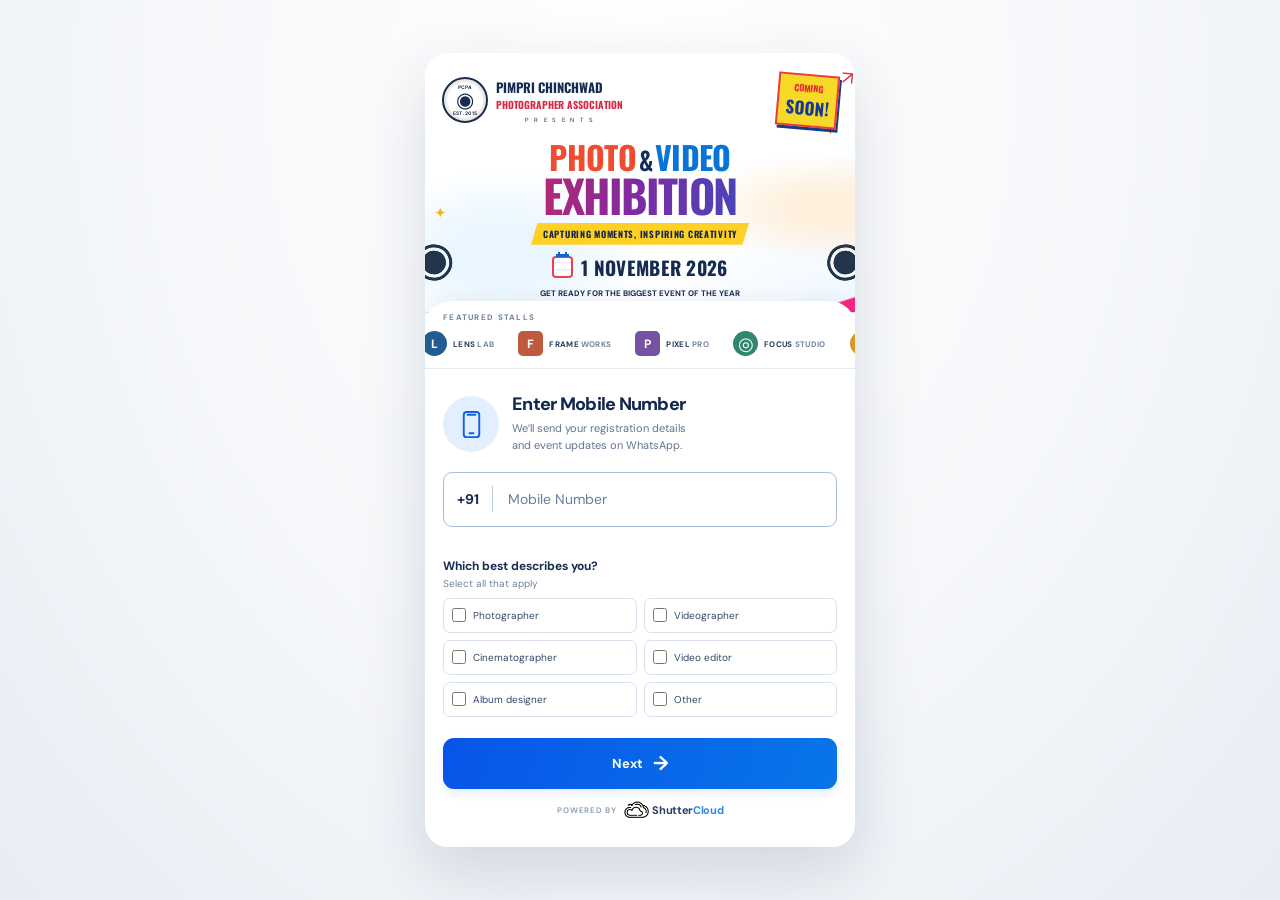
==== index.html @ ce09cbfd "3page change" ====
<!doctype html>
<html lang="en">
  <head>
    <meta charset="UTF-8" />
    <meta name="viewport" content="width=device-width, initial-scale=1.0" />
    <meta name="theme-color" content="#102c54" />
    <title>Photo &amp; Video Exhibition · Visitor Registration</title>
    <link rel="preconnect" href="https://fonts.googleapis.com" />
    <link rel="preconnect" href="https://fonts.gstatic.com" crossorigin />
    <link
      href="https://fonts.googleapis.com/css2?family=DM+Sans:wght@400;500;600;700;800&family=Oswald:wght@500;600;700&display=swap"
      rel="stylesheet"
    />
    <link rel="stylesheet" href="styles.css" />
  </head>
  <body>
    <main class="app-shell">
      <header class="event-poster">
        <div class="poster-topline">
          <div class="association-mark" aria-hidden="true">
            <span>PCPA</span><strong>◉</strong><small>EST. 2015</small>
          </div>
          <div class="association-name">
            <strong>PIMPRI CHINCHWAD</strong
            ><span>PHOTOGRAPHER ASSOCIATION</span><small>P R E S E N T S</small>
          </div>
          <div class="coming-soon">
            <small>COMING</small><strong>SOON!</strong><span>↗</span>
          </div>
        </div>
        <div class="poster-headline">
          <span class="headline-photo">PHOTO</span
          ><span class="headline-amp">&amp;</span
          ><span class="headline-video">VIDEO</span><strong>EXHIBITION</strong>
        </div>
        <div class="poster-ribbon">CAPTURING MOMENTS, INSPIRING CREATIVITY</div>
        <div class="poster-date">
          <span class="calendar-icon" aria-hidden="true"><b></b><i></i></span
          ><strong>1 NOVEMBER 2026</strong>
        </div>
        <p class="poster-caption">
          GET READY FOR THE BIGGEST EVENT OF THE YEAR<br />FOR
          <b>PHOTOGRAPHERS &amp; FILMMAKERS!</b>
        </p>
        <span class="camera camera-left" aria-hidden="true">◉</span
        ><span class="camera camera-right" aria-hidden="true">◉</span>
        <span class="poster-spark spark-one">✦</span
        ><span class="poster-spark spark-two">✦</span>
        <img
          class="event-poster-image"
          src="PCPA.png"
          alt="Photo Mini Expo poster with guest mentors and event details"
        />
      </header>

      <section class="registration-card" aria-label="Exhibition registration">
        <section class="stall-marquee" aria-label="Exhibitor stall logos">
          <span class="stall-heading">FEATURED STALLS</span>
          <div class="stall-window">
            <div class="stall-track">
              <div class="stall-set">
                <span class="stall-logo"
                  ><i class="logo-mark mark-lens">L</i
                  ><b>LENS<span>LAB</span></b></span
                >
                <span class="stall-logo"
                  ><i class="logo-mark mark-frame">F</i
                  ><b>FRAME<span>WORKS</span></b></span
                >
                <span class="stall-logo"
                  ><i class="logo-mark mark-pixel">P</i
                  ><b>PIXEL<span>PRO</span></b></span
                >
                <span class="stall-logo"
                  ><i class="logo-mark mark-focus">◎</i
                  ><b>FOCUS<span>STUDIO</span></b></span
                >
                <span class="stall-logo"
                  ><i class="logo-mark mark-shutter">S</i
                  ><b>SHUTTER<span>HOUSE</span></b></span
                >
              </div>
              <div class="stall-set" aria-hidden="true">
                <span class="stall-logo"
                  ><i class="logo-mark mark-lens">L</i
                  ><b>LENS<span>LAB</span></b></span
                >
                <span class="stall-logo"
                  ><i class="logo-mark mark-frame">F</i
                  ><b>FRAME<span>WORKS</span></b></span
                >
                <span class="stall-logo"
                  ><i class="logo-mark mark-pixel">P</i
                  ><b>PIXEL<span>PRO</span></b></span
                >
                <span class="stall-logo"
                  ><i class="logo-mark mark-focus">◎</i
                  ><b>FOCUS<span>STUDIO</span></b></span
                >
                <span class="stall-logo"
                  ><i class="logo-mark mark-shutter">S</i
                  ><b>SHUTTER<span>HOUSE</span></b></span
                >
              </div>
            </div>
          </div>
        </section>
        <form id="registration-form" novalidate>
          <section
            class="step active"
            data-step="1"
            aria-labelledby="step-title"
          >
            <div class="phone-intro">
              <div class="section-icon phone-icon" aria-hidden="true">
                <svg viewBox="0 0 32 32">
                  <rect x="8" y="3" width="16" height="26" rx="3" />
                  <path d="M12 6h8M14 25h4" />
                </svg>
              </div>
              <div class="phone-intro-copy">
                <h1 id="step-title">Enter Mobile Number</h1>
                <p class="step-description">
                  We’ll send your registration details<br
                    class="desktop-break"
                  />
                  and event updates on WhatsApp.
                </p>
              </div>
            </div>
            <label class="sr-only" for="phone">Mobile number</label>
            <div class="phone-field" id="phone-field">
              <span class="country-code">+91</span
              ><span class="field-divider"></span
              ><input
                id="phone"
                name="phone"
                type="tel"
                inputmode="numeric"
                autocomplete="tel-national"
                placeholder="Mobile Number"
                maxlength="10"
                aria-describedby="phone-error"
              />
            </div>
            <span class="field-error" id="phone-error" role="alert"></span>
            <fieldset
              class="role-fieldset"
              aria-describedby="role-hint role-error"
            >
              <legend>Which best describes you?</legend>
              <p id="role-hint">Select all that apply</p>
              <div class="role-options">
                <label class="role-option"
                  ><input
                    type="checkbox"
                    name="roles"
                    value="Photographer"
                  /><span>Photographer</span></label
                >
                <label class="role-option"
                  ><input
                    type="checkbox"
                    name="roles"
                    value="Videographer"
                  /><span>Videographer</span></label
                >
                <label class="role-option"
                  ><input
                    type="checkbox"
                    name="roles"
                    value="Cinematographer"
                  /><span>Cinematographer</span></label
                >
                <label class="role-option"
                  ><input
                    type="checkbox"
                    name="roles"
                    value="Video Editor"
                  /><span>Video editor</span></label
                >
                <label class="role-option"
                  ><input
                    type="checkbox"
                    name="roles"
                    value="Album Designer"
                  /><span>Album designer</span></label
                >
                <label class="role-option"
                  ><input
                    type="checkbox"
                    name="roles"
                    value="Other"
                    id="other-role"
                  /><span>Other</span></label
                >
              </div>
              <span class="field-error" id="role-error" role="alert"></span>
            </fieldset>
            <button class="primary-button" type="button" data-next="1">
              Next <span aria-hidden="true">→</span>
            </button>
            <!-- <div class="privacy-box">
              <svg viewBox="0 0 24 24" aria-hidden="true">
                <rect x="5" y="10" width="14" height="11" rx="2" />
                <path d="M8 10V7a4 4 0 0 1 8 0v3" />
                <circle cx="12" cy="15" r="1" /></svg
              >
              <span
                >Your number is safe with us.<br />We won’t share it with
                anyone.</span
              >
            </div> -->
          </section>

          <section
            class="step details-step"
            data-step="2"
            aria-labelledby="step-title"
            hidden
          >
            <div class="details-intro">
              <div class="section-icon person-icon" aria-hidden="true">
                <svg viewBox="0 0 32 32">
                  <circle cx="16" cy="10" r="6" />
                  <path d="M5 28v-3a11 11 0 0 1 22 0v3z" />
                </svg>
              </div>
              <div class="details-intro-copy">
                <h1 id="step-title">Your Details</h1>
                <p class="step-description">
                  Please fill in your information<br class="desktop-break" />
                  to complete your registration.
                </p>
              </div>
            </div>
            <div class="input-group">
              <label for="first-name">First Name <b>*</b></label>
              <div class="icon-input">
                <svg viewBox="0 0 24 24" aria-hidden="true">
                  <circle cx="12" cy="8" r="4" />
                  <path d="M4 21v-2a8 8 0 0 1 16 0v2z" /></svg
                ><input
                  id="first-name"
                  name="firstName"
                  type="text"
                  autocomplete="given-name"
                  placeholder="Enter your first name"
                  aria-describedby="first-name-error"
                />
              </div>
              <span
                class="field-error"
                id="first-name-error"
                role="alert"
              ></span>
            </div>
            <div class="input-group">
              <label for="last-name">Last Name <b>*</b></label>
              <div class="icon-input">
                <svg viewBox="0 0 24 24" aria-hidden="true">
                  <circle cx="12" cy="8" r="4" />
                  <path d="M4 21v-2a8 8 0 0 1 16 0v2z" /></svg
                ><input
                  id="last-name"
                  name="lastName"
                  type="text"
                  autocomplete="family-name"
                  placeholder="Enter your last name"
                  aria-describedby="last-name-error"
                />
              </div>
              <span
                class="field-error"
                id="last-name-error"
                role="alert"
              ></span>
            </div>
            <div class="input-group">
              <label for="address">Address <b>*</b></label>
              <div class="icon-input textarea-wrap">
                <svg viewBox="0 0 24 24" aria-hidden="true">
                  <path d="M20 10c0 5-8 12-8 12S4 15 4 10a8 8 0 1 1 16 0Z" />
                  <circle cx="12" cy="10" r="2.5" /></svg
                ><textarea
                  id="address"
                  name="address"
                  autocomplete="street-address"
                  placeholder="House no, Street, Area"
                  rows="2"
                  aria-describedby="address-error"
                ></textarea>
              </div>
              <span class="field-error" id="address-error" role="alert"></span>
            </div>
            <button class="primary-button next-button" type="submit">
              Next <span aria-hidden="true">→</span>
            </button>
            <button class="back-button" type="button" data-back="2">
              <span aria-hidden="true">←</span> Back
            </button>
          </section>

          <section
            class="step completion-step"
            data-step="3"
            aria-labelledby="step-title"
            hidden
          >
            <div class="pass-success-mark" aria-hidden="true">✓</div>
            <h1 id="step-title">Your Entry Pass</h1>
            <p class="completion-copy">
              Registration complete. Show this pass at the expo entrance.
            </p>
            <div class="entry-pass">
              <div class="entry-pass-heading">
                <span class="pass-kicker"
                  >PIMPRI CHINCHWAD PHOTOGRAPHER ASSOCIATION</span
                >
                <strong>PHOTO &amp; VIDEO EXHIBITION</strong>
              </div>
              <div class="entry-pass-body">
                <div class="pass-qr-frame">
                  <img id="pass-qr" alt="QR code for this entry pass" />
                </div>
                <div class="pass-information">
                  <span class="pass-field-label">ENTRY CODE</span>
                  <strong class="pass-code" id="entry-code"
                    >PCPA-26-000000</strong
                  >
                  <span class="pass-field-label attendee-label"
                    >PASS HOLDER</span
                  >
                  <strong class="pass-attendee" id="pass-attendee"
                    >Exhibition visitor</strong
                  >
                  <span class="pass-field-label attendee-label">PHONE NUMBER</span>
                  <strong class="pass-phone" id="pass-phone"></strong>
                  <span class="pass-date">1 November 2026</span>
                </div>
              </div>
              <p class="pass-instruction">
                Present this QR code at the entrance for check-in.
              </p>
            </div>
            <button
              class="primary-button pass-download-button"
              type="button"
              data-download-format="jpeg"
            >
              Download Entry Pass <span aria-hidden="true">↓</span>
            </button>
            <section class="pass-contacts" aria-label="Event contacts">
              <h2>CONTACTS</h2>
              <div class="pass-contacts-grid">
                <p>
                  <strong>Yogesh Kawli (Yogi)</strong><span>95195 12225</span>
                </p>
                <p><strong>Anant Pise</strong><span>87962 53925</span></p>
                <p><strong>Ashpak Shaikh</strong><span>98814 10463</span></p>
                <p><strong>Kiran Jadhav</strong><span>98909 02552</span></p>
              </div>
            </section>
          </section>
        </form>
        <div class="powered-by" aria-label="Powered by ShutterCloud">
          <span class="powered-label">POWERED BY</span>
          <span class="shuttercloud-brand">
            <img src="shuttercloud-logo.png" alt="" />
            <b>Shutter<span>Cloud</span></b>
          </span>
        </div>
      </section>

      <!-- <footer class="app-footer">
        <div class="footer-waves"><i></i><i></i><i></i><i></i></div>
        <nav>
          <span>Photo</span><b>|</b><span>Video</span><b>|</b
          ><span>Innovation</span><b>|</b><span>Community</span>
        </nav>
        <div class="home-indicator"></div>
      </footer> -->
    </main>
    <style>
      .app-shell {
        height: auto;
        max-height: none;
      }
      .app-shell:not(.pass-visible) .event-poster {
        height: 260px;
      }
      .registration-card {
        padding: 14px 18px 16px;
      }
      .stall-marquee {
        margin-bottom: 10px;
        padding-bottom: 8px;
      }
      .phone-intro {
        margin-bottom: 12px;
      }
      .role-fieldset {
        margin-top: 9px;
      }
      .role-options {
        gap: 6px;
      }
      .privacy-box {
        margin-top: 14px;
      }
      .phone-field {
        height: 55px;
        border-color: #aebfd4;
        border-radius: 9px;
      }
      .phone-field input { font-size: 14px; }
      .field-divider { background: #b9c8da; }
      .input-group { margin-bottom: 15px; }
      .input-group label {
        margin-bottom: 7px;
        color: #102c54;
        font-size: 12px;
      }
      .icon-input {
        min-height: 47px;
        border-color: #aebfd4;
        border-radius: 8px;
      }
      .icon-input input {
        height: 45px;
        font-size: 12px;
      }
      .icon-input textarea {
        min-height: 55px;
        font-size: 12px;
      }
      .icon-input input::placeholder,
      .icon-input textarea::placeholder,
      .phone-field input::placeholder { color: #687e9c; }
      .role-option {
        min-height: 39px;
        border-color: #b7c7da;
        font-size: 11px;
      }
      .role-option input { width: 16px; height: 16px; }
      .event-poster-image {
        display: none;
      }
      .app-shell.pass-visible .event-poster {
        height: auto;
        min-height: 0;
        padding: 0;
        overflow: hidden;
        background: #fff;
      }
      .app-shell.pass-visible .event-poster::before,
      .app-shell.pass-visible .event-poster::after {
        content: none;
      }
      .app-shell.pass-visible .poster-topline,
      .app-shell.pass-visible .poster-headline,
      .app-shell.pass-visible .poster-ribbon,
      .app-shell.pass-visible .poster-date,
      .app-shell.pass-visible .poster-caption,
      .app-shell.pass-visible .camera,
      .app-shell.pass-visible .poster-spark {
        display: none;
      }
      .app-shell.pass-visible .event-poster-image {
        display: block;
        width: 100%;
        height: auto;
      }
      .completion-step {
        text-align: center;
      }
      .pass-success-mark {
        width: 40px;
        height: 40px;
        display: inline-grid;
        place-items: center;
        margin: 0 8px 10px 0;
        vertical-align: middle;
        border-radius: 50%;
        background: #e3f8ec;
        color: #0a9c68;
        font-size: 23px;
        font-weight: 700;
      }
      .completion-step h1 {
        display: inline-block;
        margin: 0 0 10px;
        font-size: 21px;
        vertical-align: middle;
      }
      .completion-step .completion-copy {
        margin: 0 auto 12px;
        color: #607491;
        font-size: 11px;
        line-height: 1.45;
      }
      .entry-pass {
        overflow: hidden;
        border: 1px solid #d8e3ef;
        border-radius: 10px;
        background: #fff;
        text-align: left;
        box-shadow: 0 5px 16px #17365e0d;
      }
      .entry-pass-heading {
        display: flex;
        flex-direction: column;
        gap: 4px;
        padding: 10px 12px;
        background: #102c54;
        color: #fff;
      }
      .pass-kicker {
        font-size: 7px;
        letter-spacing: 0.08em;
        opacity: 0.75;
      }
      .entry-pass-heading strong {
        font-size: 11px;
        letter-spacing: 0.04em;
      }
      .entry-pass-body {
        display: flex;
        align-items: center;
        gap: 13px;
        padding: 11px 12px 8px;
      }
      .pass-qr-frame {
        width: 108px;
        height: 108px;
        flex: 0 0 108px;
        padding: 4px;
        border: 1px solid #e5ebf2;
        border-radius: 5px;
        background: white;
      }
      .pass-qr-frame img {
        display: block;
        width: 100%;
        height: 100%;
      }
      .pass-information {
        min-width: 0;
        display: flex;
        flex-direction: column;
        align-items: flex-start;
      }
      .pass-field-label {
        color: #8291a5;
        font-size: 7px;
        font-weight: 700;
        letter-spacing: 0.12em;
      }
      .pass-code {
        margin-top: 3px;
        color: #102c54;
        font-size: 14px;
        letter-spacing: 0.04em;
      }
      .attendee-label {
        margin-top: 12px;
      }
      .pass-attendee {
        overflow-wrap: anywhere;
        margin-top: 3px;
        color: #263c5d;
        font-size: 11px;
      }
      .pass-phone {
        margin-top: 3px;
        color: #263c5d;
        font-size: 10px;
      }
      .pass-date {
        margin-top: 8px;
        color: #4d6687;
        font-size: 9px;
      }
      .pass-instruction {
        margin: 0;
        padding: 8px 10px;
        border-top: 1px dashed #d8e3ef;
        color: #627792;
        text-align: center;
        font-size: 9px;
      }
      .completion-footnote {
        margin: 9px 0 0;
        color: #8392a5;
        font-size: 9px;
      }
      .pass-download-button {
        margin-top: 10px;
        height: 43px;
        font-size: 11px;
      }
      .pass-contacts {
        margin-top: 12px;
        padding: 12px 13px;
        border: 1px solid #dce6f2;
        border-radius: 9px;
        background: #edf4fd;
        text-align: left;
      }
      .pass-contacts h2 {
        margin: 0 0 9px;
        color: #102c54;
        font-size: 11px;
        letter-spacing: 0.1em;
      }
      .pass-contacts-grid {
        display: grid;
        grid-template-columns: 1fr 1fr;
        gap: 10px 12px;
      }
      .pass-contacts-grid p {
        display: flex;
        flex-direction: column;
        gap: 2px;
        margin: 0;
        color: #203b5f;
        font-size: 11px;
        line-height: 1.3;
      }
      .pass-contacts-grid strong {
        font-size: 11px;
      }
      .pass-contacts-grid span {
        color: #344f72;
        font-size: 10px;
        font-weight: 600;
      }
      .pass-download-button {
        margin-top: 10px;
        height: 43px;
        font-size: 11px;
      }
      @media print {
        @page {
          margin: 14mm;
        }
        body {
          display: block;
          min-height: 0;
          padding: 0;
          background: #fff;
        }
        .app-shell {
          width: 100%;
          height: auto;
          min-height: 0;
          max-height: none;
          overflow: visible;
          border: 0;
          border-radius: 0;
          box-shadow: none;
        }
        .event-poster,
        .stall-marquee,
        .step:not(.completion-step),
        .powered-by,
        .app-footer,
        .pass-download-button,
        .completion-footnote {
          display: none !important;
        }
        .registration-card {
          display: block;
          margin: 0;
          padding: 0;
          border-radius: 0;
          box-shadow: none;
        }
        .completion-step,
        .completion-step[hidden] {
          display: block !important;
          width: 100%;
          max-width: 430px;
          margin: 0 auto;
          padding: 0;
        }
        .entry-pass {
          border: 1px solid #aab8c9;
          box-shadow: none;
          break-inside: avoid;
        }
        .pass-qr-frame {
          width: 145px;
          height: 145px;
          flex-basis: 145px;
        }
        .entry-pass-heading {
          print-color-adjust: exact;
          -webkit-print-color-adjust: exact;
        }
      }
      .powered-by {
        display: flex;
        align-items: center;
        justify-content: center;
        gap: 7px;
        margin: auto 0 0;
        padding-top: 12px;
        padding-bottom: 12px;
      }
      .powered-label {
        color: #8a9ab0;
        font-size: 8px;
        font-weight: 600;
        letter-spacing: 0.12em;
      }
      .shuttercloud-brand {
        display: inline-flex;
        align-items: center;
        gap: 3px;
        color: #233d65;
      }
      .shuttercloud-brand img {
        width: 25px;
        height: 18px;
        object-fit: contain;
      }
      .shuttercloud-brand b {
        font-size: 11px;
        font-weight: 700;
        letter-spacing: -0.03em;
      }
      .shuttercloud-brand b span {
        color: #3285df;
      }
      .stall-marquee {
        margin: -3px -21px 18px;
        padding: 0 0 12px;
        border-bottom: 1px solid #e4ebf4;
        overflow: hidden;
      }
      .stall-heading {
        display: block;
        margin: 0 21px 9px;
        color: #71839b;
        font-size: 8px;
        font-weight: 700;
        letter-spacing: 0.16em;
      }
      .stall-window {
        overflow: hidden;
      }
      .stall-track {
        display: flex;
        width: max-content;
        animation: stall-scroll 24s linear infinite;
      }
      .stall-marquee:hover .stall-track {
        animation-play-state: paused;
      }
      .stall-set {
        display: flex;
        align-items: center;
        gap: 24px;
        padding-right: 24px;
      }
      .stall-logo {
        display: inline-flex;
        align-items: center;
        gap: 6px;
        color: #263c5d;
        white-space: nowrap;
      }
      .logo-mark {
        width: 25px;
        height: 25px;
        display: grid;
        place-items: center;
        border-radius: 50%;
        color: white;
        font-size: 12px;
        font-style: normal;
        font-weight: 800;
      }
      .stall-logo b {
        font-size: 8px;
        letter-spacing: 0.04em;
      }
      .stall-logo b span {
        color: #7385a0;
        margin-left: 2px;
      }
      .mark-lens {
        background: #205c91;
      }
      .mark-frame {
        background: #bd5b3e;
        border-radius: 5px;
      }
      .mark-pixel {
        background: #7652a1;
        border-radius: 5px;
      }
      .mark-focus {
        background: #30866e;
        font-size: 18px;
      }
      .mark-shutter {
        background: #d39b24;
      }
      @keyframes stall-scroll {
        from {
          transform: translateX(0);
        }
        to {
          transform: translateX(-50%);
        }
      }
      @media (prefers-reduced-motion: reduce) {
        .stall-track {
          animation: none;
        }
      }
      .phone-intro {
        display: flex;
        align-items: center;
        gap: 13px;
        margin: 7px 0 18px;
      }
      .phone-intro .section-icon {
        flex: 0 0 56px;
        margin: 0;
      }
      .phone-intro-copy {
        min-width: 0;
      }
      .phone-intro h1 {
        margin: 0 0 4px;
        font-size: 18px;
      }
      .phone-intro .step-description {
        margin: 0;
        font-size: 11px;
      }
      .details-intro {
        display: flex;
        align-items: center;
        gap: 13px;
        margin: 0 0 14px;
      }
      .details-intro .section-icon {
        flex: 0 0 56px;
        margin: 0;
      }
      .details-intro-copy {
        min-width: 0;
      }
      .details-intro h1 {
        margin: 0 0 4px;
        font-size: 18px;
      }
      .details-intro .step-description {
        margin: 0;
        font-size: 11px;
      }
      .role-fieldset {
        border: 0;
        margin: 14px 0 4px;
        padding: 0;
      }
      .role-fieldset legend {
        padding: 0;
        color: #172d51;
        font-size: 12px;
        font-weight: 700;
      }
      .role-fieldset > p {
        margin: 3px 0 8px;
        color: #71839b;
        font-size: 10px;
      }
      .role-options {
        display: grid;
        grid-template-columns: 1fr 1fr;
        gap: 7px;
      }
      .role-option {
        min-height: 35px;
        display: flex;
        align-items: center;
        gap: 7px;
        padding: 6px 8px;
        border: 1px solid #d7e1ee;
        border-radius: 7px;
        color: #304969;
        font-size: 10px;
        cursor: pointer;
      }
      .role-option:has(input:checked) {
        border-color: #4383e8;
        background: #eff5ff;
        color: #0755c9;
      }
      .role-option input {
        width: 14px;
        height: 14px;
        flex: none;
        margin: 0;
        accent-color: #0860ed;
      }
      @media (max-width: 480px) {
        .app-shell {
          height: auto;
          min-height: 100dvh;
        }
        .app-shell:not(.pass-visible) .event-poster {
          height: 112px;
          min-height: 112px;
          padding: 7px 14px;
        }
        .app-shell:not(.pass-visible) .poster-headline,
        .app-shell:not(.pass-visible) .poster-ribbon,
        .app-shell:not(.pass-visible) .poster-date,
        .app-shell:not(.pass-visible) .poster-caption,
        .app-shell:not(.pass-visible) .camera,
        .app-shell:not(.pass-visible) .poster-spark,
        .stall-marquee {
          display: none;
        }
        .app-shell:not(.pass-visible) .poster-topline {
          height: 54px;
        }
        .registration-card {
          flex: 1;
          min-height: auto;
          overflow: visible;
          padding: 8px 14px 10px;
        }
        .stepper {
          margin-bottom: 10px;
        }
        .stepper-step {
          gap: 4px;
          font-size: 9px;
        }
        .step-circle {
          width: 29px;
          height: 29px;
          font-size: 12px;
        }
        .phone-intro,
        .details-step .step-description {
          margin-bottom: 7px;
        }
        .input-group {
          margin-bottom: 7px;
        }
        .input-group label {
          margin-bottom: 3px;
          font-size: 10px;
        }
        .phone-field {
          height: 44px;
        }
        .icon-input {
          min-height: 36px;
        }
        .icon-input input {
          height: 34px;
        }
        .icon-input textarea {
          min-height: 40px;
        }
        .privacy-box {
          min-height: 0;
          margin-top: 8px;
          padding: 7px 9px;
          line-height: 1.35;
        }
        .primary-button,
        .back-button {
          height: 40px;
        }
      }
      @media (max-width: 480px) and (max-height: 680px) {
        .app-shell:not(.pass-visible) .event-poster {
          height: 80px;
          min-height: 80px;
        }
        .app-shell:not(.pass-visible) .poster-topline {
          height: 46px;
        }
        .registration-card {
          padding-top: 5px;
        }
        .stepper {
          margin-bottom: 6px;
        }
        .step-circle {
          width: 25px;
          height: 25px;
        }
        .phone-field {
          height: 39px;
        }
        .icon-input {
          min-height: 33px;
        }
        .icon-input input {
          height: 31px;
        }
        .privacy-box {
          margin-top: 5px;
          padding: 5px 8px;
        }
      }
    </style>
    <script src="script.js"></script>
  </body>
</html>
---- styles.css ----
:root{font-family:"DM Sans",sans-serif;color:#10264b;background:#eef2f7;font-synthesis:none;text-rendering:optimizeLegibility;-webkit-font-smoothing:antialiased;--navy:#10264b;--blue:#0860ed;--soft-blue:#edf4ff;--line:#cfdbeb}*{box-sizing:border-box}body{margin:0;min-width:320px;min-height:100vh;padding:0 16px;display:grid;place-items:center;background:radial-gradient(ellipse at 50% 10%,#fff 0,#f5f7fa 55%,#e8edf4 100%)}button,input,textarea{font:inherit}.app-shell{width:min(100%,430px);min-height:min(900px,calc(100vh - 68px));background:#fff;border:0;border-radius:23px;overflow:hidden;box-shadow:0 22px 65px #0b234426;display:flex;flex-direction:column}.status-bar{height:38px;flex:none;background:linear-gradient(110deg,#0d2546,#17365e);color:#fff;display:flex;align-items:center;justify-content:space-between;padding:0 20px;font-size:14px;font-weight:700}.status-icons{width:54px;height:17px;display:block}.status-icons svg{height:100%;width:100%;fill:#fff}.event-poster{height:285px;flex:none;position:relative;overflow:hidden;padding:16px 17px 14px;background:radial-gradient(ellipse at 18% 78%,#e9f6ff 0 9%,transparent 30%),radial-gradient(ellipse at 95% 60%,#fef0dc 0 7%,transparent 25%),linear-gradient(145deg,#fff 0%,#fff 68%,#eef7ff 100%);border-bottom:1px solid #dbe4ee}.event-poster:before,.event-poster:after{content:"";position:absolute;z-index:0;pointer-events:none}.event-poster:before{width:210px;height:145px;left:-95px;bottom:-65px;transform:rotate(22deg);background:linear-gradient(15deg,#078de1 0 15%,#b22d9c 16% 27%,#ffcb21 28% 40%,transparent 41%);filter:blur(1px);opacity:.9}.event-poster:after{width:175px;height:155px;right:-120px;bottom:-53px;transform:rotate(-28deg);background:linear-gradient(10deg,#08b9d3 0 19%,#1266dc 20% 39%,#fa2584 40% 50%,transparent 51%)}.poster-topline{height:62px;display:flex;align-items:center;gap:8px;position:relative;z-index:2}.association-mark{width:46px;height:46px;flex:none;border:2px solid #182d4f;border-radius:50%;display:flex;flex-direction:column;align-items:center;justify-content:center;line-height:1;background:#fff;box-shadow:inset 0 0 0 3px #ece9df;color:#182d4f}.association-mark span,.association-mark small{font:700 5px "DM Sans",sans-serif;letter-spacing:.05em}.association-mark strong{font-size:21px;line-height:19px}.association-name{display:flex;flex-direction:column;line-height:1.15}.association-name strong{font:700 13px "Oswald",sans-serif;color:#172b52;white-space:nowrap}.association-name span{font:700 10px "Oswald",sans-serif;color:#d52749;white-space:nowrap}.association-name small{font-size:6px;letter-spacing:.3em;text-align:center;margin-top:5px;color:#192d4e}.coming-soon{margin-left:auto;position:relative;padding:5px 7px;background:#f7d928;border:2px solid #ed3847;transform:rotate(5deg);box-shadow:2px 3px 0 #153d87;display:flex;flex-direction:column;text-align:center;color:#e62936;line-height:.95}.coming-soon small{font:700 9px "Oswald",sans-serif}.coming-soon strong{font:700 17px "Oswald",sans-serif;color:#143a91}.coming-soon span{position:absolute;font-size:19px;right:-15px;top:-10px;color:#e52e4a}.poster-headline{position:relative;z-index:1;display:flex;align-items:baseline;justify-content:center;flex-wrap:wrap;line-height:.98;margin:10px 0 5px;font-family:"Oswald",sans-serif;font-weight:700;letter-spacing:-.045em}.headline-photo,.headline-video{font-size:32px}.headline-photo{color:#f04c31}.headline-amp{font-size:25px;color:#132c57;margin:0 3px}.headline-video{color:#0873d8}.poster-headline>strong{flex-basis:100%;text-align:center;font:700 45px/.98 "Oswald",sans-serif;letter-spacing:-.035em;background:linear-gradient(90deg,#ec2549,#812aa1 48%,#165bd3);color:transparent;background-clip:text;-webkit-background-clip:text}.poster-ribbon{position:relative;z-index:2;margin:6px auto 8px;background:#ffd127;color:#13264a;width:max-content;max-width:100%;padding:4px 12px;font:700 9px "Oswald",sans-serif;letter-spacing:.08em;clip-path:polygon(3% 0,100% 0,97% 100%,0 100%)}.poster-date{position:relative;z-index:1;display:flex;justify-content:center;align-items:center;gap:8px;margin-top:8px;color:#172b50}.poster-date strong{font:700 19px "Oswald",sans-serif;letter-spacing:.015em}.calendar-icon{width:21px;height:22px;border:2px solid #ed3f54;border-radius:4px;position:relative;background:repeating-linear-gradient(0deg,#fff 0 5px,#e6edfc 6px 7px)}.calendar-icon:before{content:"";position:absolute;left:2px;right:2px;top:-4px;border-top:3px solid #1462d8}.calendar-icon b,.calendar-icon i{position:absolute;width:2px;height:5px;top:-6px;background:#1462d8}.calendar-icon b{left:4px}.calendar-icon i{right:4px}.poster-caption{position:relative;z-index:1;text-align:center;margin:7px 0 0;font-size:8px;line-height:1.45;font-weight:700;color:#182c4e}.poster-caption b{color:#e62c4e}.camera{position:absolute;z-index:1;color:#162942;text-shadow:0 0 0 #000;font-size:47px;bottom:22px;opacity:.94}.camera-left{left:-13px;transform:rotate(-20deg)}.camera-right{right:-12px;transform:rotate(20deg)}.poster-spark{position:absolute;color:#ec2c48;z-index:1}.spark-one{right:16px;top:62px;font-size:20px}.spark-two{left:9px;top:150px;color:#f8b51a;font-size:15px}.registration-card{position:relative;z-index:2;flex:1;background:#fff;border-radius:25px 25px 0 0;margin-top:-12px;padding:20px 21px 22px;box-shadow:0 -5px 16px #10264b0c;display:flex;flex-direction:column}.stepper{display:flex;align-items:flex-start;justify-content:center;margin:0 -2px 24px}.stepper-step{display:flex;flex-direction:column;align-items:center;gap:7px;min-width:78px;color:#405776;font-size:10px;white-space:nowrap;position:relative}.step-circle{width:35px;height:35px;border:1px solid #d7e0ed;border-radius:50%;background:#f0f3f7;color:#39516f;display:grid;place-items:center;font-size:14px;font-weight:600;z-index:1;transition:.2s}.stepper-step.current,.stepper-step.completed{color:#064bb9}.stepper-step.current .step-circle,.stepper-step.completed .step-circle{background:linear-gradient(145deg,#137af8,#0751dd);border-color:#1466e9;box-shadow:0 2px 5px #075ad533;color:#fff}.stepper-step.completed .step-circle{font-size:0}.stepper-step.completed .step-circle:after{content:"✓";font-size:18px}.step-line{height:1px;background:#d7e2f2;flex:1;max-width:44px;margin-top:17px}form{flex:1;display:flex;flex-direction:column}.step{width:100%;animation:appear .25s ease}@keyframes appear{from{opacity:0;transform:translateY(5px)}to{opacity:1;transform:translateY(0)}}.section-icon{width:56px;height:56px;border-radius:50%;display:grid;place-items:center;background:#e2efff;color:#1261df;margin:7px 0 10px}.section-icon svg{width:31px;height:31px;fill:none;stroke:currentColor;stroke-width:2;stroke-linecap:round;stroke-linejoin:round}.step h1{font-size:21px;line-height:1.2;letter-spacing:-.04em;margin:0 0 4px;color:#12294e;font-weight:800}.step-description{color:#607491;font-size:13px;line-height:1.55;margin:0 0 21px}.phone-field,.icon-input{width:100%;border:1px solid #c8d7e9;border-radius:8px;background:#fff;display:flex;align-items:center;transition:border-color .18s,box-shadow .18s}.phone-field{height:51px;padding:0 13px}.phone-field:focus-within,.icon-input:focus-within{outline:0;border-color:#3b82ef;box-shadow:0 0 0 3px #eaf2ff}.country-code{font-size:14px;font-weight:700;color:#152c50}.field-divider{height:26px;width:1px;background:#d2ddeb;margin:0 13px}.phone-field input,.icon-input input,.icon-input textarea{border:0;outline:0;background:transparent;min-width:0;width:100%;color:#172e52;font-size:13px}.phone-field input::placeholder,.icon-input input::placeholder,.icon-input textarea::placeholder{color:#8295b0}.field-error{display:block;min-height:14px;font-size:10px;color:#cc4051;margin-top:3px}.phone-field.invalid,.icon-input.invalid{border-color:#d74758}.primary-button{height:51px;width:100%;border:0;border-radius:11px;padding:0 17px;background:linear-gradient(105deg,#0755e8,#0875e8);box-shadow:0 4px 9px #075ce51c;color:#fff;display:flex;align-items:center;justify-content:center;gap:10px;font-size:13px;font-weight:700;cursor:pointer;transition:filter .18s,transform .18s}.primary-button span{font-size:20px;line-height:1}.primary-button:hover{filter:brightness(.95);transform:translateY(-1px)}.privacy-box{margin-top:21px;min-height:59px;background:#eff5ff;border-radius:10px;padding:10px 13px;display:flex;align-items:center;gap:12px;color:#233b61;font-size:10px;line-height:1.6}.privacy-box svg{width:22px;height:22px;flex:none;fill:none;stroke:#075fe8;stroke-width:2;stroke-linecap:round;stroke-linejoin:round}.details-step .section-icon{margin-top:0;margin-bottom:8px}.details-step .step-description{margin-bottom:14px}.input-group{margin-bottom:9px}.input-group label{display:block;font-weight:700;font-size:11px;margin:0 0 5px;color:#172d51}.input-group label b{color:#e04b53}.icon-input{min-height:41px;padding:0 10px;gap:10px}.icon-input svg{width:16px;height:16px;flex:none;fill:none;stroke:#17365f;stroke-width:1.7;stroke-linecap:round;stroke-linejoin:round}.icon-input input{height:39px;font-size:11px}.textarea-wrap{align-items:flex-start;padding-top:8px;min-height:54px}.textarea-wrap svg{margin-top:2px}.icon-input textarea{resize:none;font-size:11px;line-height:1.4;min-height:40px;padding-top:1px}.input-group .field-error{min-height:0;margin:0}.next-button{margin-top:2px}.back-button{height:42px;width:100%;border:1px solid #1671ef;background:white;color:#075ce5;border-radius:11px;margin-top:7px;font-size:13px;font-weight:700;cursor:pointer}.back-button span{font-size:17px;margin-right:6px}.completion-step{text-align:center;padding-top:8px}.success-icon{width:86px;height:86px;border:12px solid #d7f8e5;background:#07aa70;color:#fff;border-radius:50%;margin:9px auto 22px;display:grid;place-items:center;box-shadow:0 0 0 1px #cff2dd}.success-icon svg{width:49px;height:49px;fill:none;stroke:currentColor;stroke-width:3.2;stroke-linecap:round;stroke-linejoin:round}.completion-step h1{font-size:25px;line-height:1.12;margin-bottom:19px}.completion-copy{font-size:13px;line-height:1.45;color:#405a7e;margin:0 auto 24px}.event-info{display:flex;text-align:left;align-items:flex-start;gap:12px;padding:15px 13px;background:#eff5ff;border-radius:11px;color:#1a3764;margin-bottom:19px}.event-info>svg{width:30px;height:30px;flex:none;fill:none;stroke:#0860e9;stroke-width:1.8;stroke-linecap:round;stroke-linejoin:round}.event-info span,.event-info strong,.event-info small{display:block}.event-info span{font-size:12px;color:#354d72}.event-info strong{font-size:14px;margin:3px 0 8px;color:#122a50}.event-info small{font-size:10px;line-height:1.45;color:#425879}.event-button{font-size:12px}.social-row{display:flex;align-items:center;gap:10px;margin:20px 0 12px}.social-row span{height:1px;background:#d0d9e5;flex:1}.social-row p{font-size:11px;color:#304a70;margin:0;white-space:nowrap}.social-icons{display:flex;justify-content:center;gap:13px}.social-icons span{width:28px;height:28px;border-radius:50%;display:grid;place-items:center;background:#193762;color:#fff;font-size:16px;font-weight:700}.app-footer{height:81px;flex:none;position:relative;background:linear-gradient(115deg,#0c2a55,#123a78);color:#f4f7ff;margin-top:auto;padding:37px 10px 12px;display:flex;flex-direction:column;justify-content:flex-end}.app-footer nav{display:flex;justify-content:center;align-items:center;gap:8px;position:relative;z-index:2;font-size:10px;white-space:nowrap}.app-footer nav b{font-size:9px;color:#afc0dc;font-weight:400}.footer-waves{position:absolute;inset:-32px 0 auto;height:57px;overflow:hidden}.footer-waves i{position:absolute;left:-5%;width:112%;height:55px;top:15px;border-radius:50% 50% 0 0/70% 70% 0 0;transform:rotate(-2deg)}.footer-waves i:nth-child(1){background:#0872dc;top:18px}.footer-waves i:nth-child(2){background:#edcf23;top:24px;transform:rotate(3deg)}.footer-waves i:nth-child(3){background:#d72b8e;top:30px;transform:rotate(-3deg)}.footer-waves i:nth-child(4){background:#1254ad;top:37px;transform:rotate(1deg)}.home-indicator{position:absolute;bottom:5px;left:50%;transform:translateX(-50%);width:108px;height:4px;border-radius:4px;background:#fff}.sr-only{position:absolute;width:1px;height:1px;padding:0;margin:-1px;overflow:hidden;clip:rect(0,0,0,0);white-space:nowrap;border:0}[hidden]{display:none!important}@media(min-width:700px){.app-shell{min-height:0;height:100vh;max-height:none}.event-poster{height:285px}.registration-card{padding:20px 24px 22px}}@media(max-width:480px){body{height:auto;min-height:100dvh;padding:0;overflow-x:hidden;overflow-y:auto;background:#fff}.app-shell{width:100%;min-height:100dvh;height:auto;max-height:none;border:0;border-radius:0;box-shadow:none}.status-bar{height:33px}.event-poster{height:272px;padding-top:12px}.registration-card{padding:17px 21px 19px}.app-footer{height:77px}}@media(max-height:790px) and (min-width:481px){body{padding:0 10px}.app-shell{height:100vh;min-height:0}.event-poster{height:250px}.registration-card{padding-top:15px}.stepper{margin-bottom:15px}.completion-step{padding-top:0}.success-icon{width:70px;height:70px;margin-bottom:14px}.completion-step h1{margin-bottom:12px}.completion-copy{margin-bottom:15px}.event-info{margin-bottom:13px}.app-footer{height:70px}}
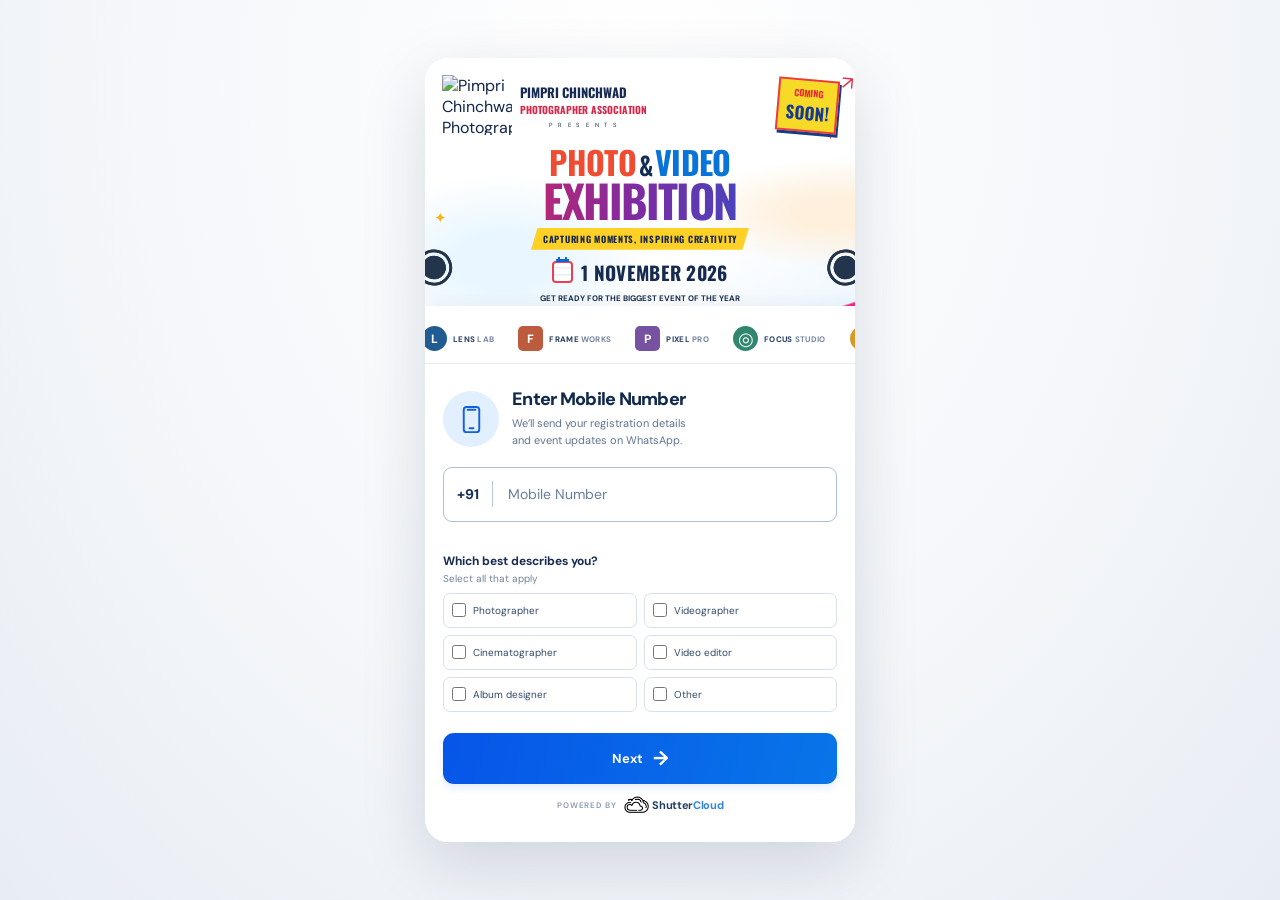
==== commit 62744ebf: "Add multi-step registration form with mobile number, personal details, and entry pass sections - Cre" ====
--- a/index.html
+++ b/index.html
@@ -17,9 +17,11 @@
     <main class="app-shell">
       <header class="event-poster">
         <div class="poster-topline">
-          <div class="association-mark" aria-hidden="true">
-            <span>PCPA</span><strong>◉</strong><small>EST. 2015</small>
-          </div>
+          <img
+            class="association-mark"
+            src="logos/Logo%20pcmc.png"
+            alt="Pimpri Chinchwad Photographer Association logo"
+          />
           <div class="association-name">
             <strong>PIMPRI CHINCHWAD</strong
             ><span>PHOTOGRAPHER ASSOCIATION</span><small>P R E S E N T S</small>
@@ -47,15 +49,20 @@
         <span class="poster-spark spark-one">✦</span
         ><span class="poster-spark spark-two">✦</span>
         <img
+          class="event-poster-image-second"
+          src="images/PCPA.png"
+          alt="Photo Mini Expo poster with guest mentors and event details"
+        />
+        <img
           class="event-poster-image"
-          src="PCPA.png"
+          src="images/PCPA 2.png"
           alt="Photo Mini Expo poster with guest mentors and event details"
         />
       </header>
 
       <section class="registration-card" aria-label="Exhibition registration">
         <section class="stall-marquee" aria-label="Exhibitor stall logos">
-          <span class="stall-heading">FEATURED STALLS</span>
+          <span class="stall-heading"></span>
           <div class="stall-window">
             <div class="stall-track">
               <div class="stall-set">
@@ -106,267 +113,12 @@
           </div>
         </section>
         <form id="registration-form" novalidate>
-          <section
-            class="step active"
-            data-step="1"
-            aria-labelledby="step-title"
-          >
-            <div class="phone-intro">
-              <div class="section-icon phone-icon" aria-hidden="true">
-                <svg viewBox="0 0 32 32">
-                  <rect x="8" y="3" width="16" height="26" rx="3" />
-                  <path d="M12 6h8M14 25h4" />
-                </svg>
-              </div>
-              <div class="phone-intro-copy">
-                <h1 id="step-title">Enter Mobile Number</h1>
-                <p class="step-description">
-                  We’ll send your registration details<br
-                    class="desktop-break"
-                  />
-                  and event updates on WhatsApp.
-                </p>
-              </div>
-            </div>
-            <label class="sr-only" for="phone">Mobile number</label>
-            <div class="phone-field" id="phone-field">
-              <span class="country-code">+91</span
-              ><span class="field-divider"></span
-              ><input
-                id="phone"
-                name="phone"
-                type="tel"
-                inputmode="numeric"
-                autocomplete="tel-national"
-                placeholder="Mobile Number"
-                maxlength="10"
-                aria-describedby="phone-error"
-              />
-            </div>
-            <span class="field-error" id="phone-error" role="alert"></span>
-            <fieldset
-              class="role-fieldset"
-              aria-describedby="role-hint role-error"
-            >
-              <legend>Which best describes you?</legend>
-              <p id="role-hint">Select all that apply</p>
-              <div class="role-options">
-                <label class="role-option"
-                  ><input
-                    type="checkbox"
-                    name="roles"
-                    value="Photographer"
-                  /><span>Photographer</span></label
-                >
-                <label class="role-option"
-                  ><input
-                    type="checkbox"
-                    name="roles"
-                    value="Videographer"
-                  /><span>Videographer</span></label
-                >
-                <label class="role-option"
-                  ><input
-                    type="checkbox"
-                    name="roles"
-                    value="Cinematographer"
-                  /><span>Cinematographer</span></label
-                >
-                <label class="role-option"
-                  ><input
-                    type="checkbox"
-                    name="roles"
-                    value="Video Editor"
-                  /><span>Video editor</span></label
-                >
-                <label class="role-option"
-                  ><input
-                    type="checkbox"
-                    name="roles"
-                    value="Album Designer"
-                  /><span>Album designer</span></label
-                >
-                <label class="role-option"
-                  ><input
-                    type="checkbox"
-                    name="roles"
-                    value="Other"
-                    id="other-role"
-                  /><span>Other</span></label
-                >
-              </div>
-              <span class="field-error" id="role-error" role="alert"></span>
-            </fieldset>
-            <button class="primary-button" type="button" data-next="1">
-              Next <span aria-hidden="true">→</span>
-            </button>
-            <!-- <div class="privacy-box">
-              <svg viewBox="0 0 24 24" aria-hidden="true">
-                <rect x="5" y="10" width="14" height="11" rx="2" />
-                <path d="M8 10V7a4 4 0 0 1 8 0v3" />
-                <circle cx="12" cy="15" r="1" /></svg
-              >
-              <span
-                >Your number is safe with us.<br />We won’t share it with
-                anyone.</span
-              >
-            </div> -->
-          </section>
-
-          <section
-            class="step details-step"
-            data-step="2"
-            aria-labelledby="step-title"
-            hidden
-          >
-            <div class="details-intro">
-              <div class="section-icon person-icon" aria-hidden="true">
-                <svg viewBox="0 0 32 32">
-                  <circle cx="16" cy="10" r="6" />
-                  <path d="M5 28v-3a11 11 0 0 1 22 0v3z" />
-                </svg>
-              </div>
-              <div class="details-intro-copy">
-                <h1 id="step-title">Your Details</h1>
-                <p class="step-description">
-                  Please fill in your information<br class="desktop-break" />
-                  to complete your registration.
-                </p>
-              </div>
-            </div>
-            <div class="input-group">
-              <label for="first-name">First Name <b>*</b></label>
-              <div class="icon-input">
-                <svg viewBox="0 0 24 24" aria-hidden="true">
-                  <circle cx="12" cy="8" r="4" />
-                  <path d="M4 21v-2a8 8 0 0 1 16 0v2z" /></svg
-                ><input
-                  id="first-name"
-                  name="firstName"
-                  type="text"
-                  autocomplete="given-name"
-                  placeholder="Enter your first name"
-                  aria-describedby="first-name-error"
-                />
-              </div>
-              <span
-                class="field-error"
-                id="first-name-error"
-                role="alert"
-              ></span>
-            </div>
-            <div class="input-group">
-              <label for="last-name">Last Name <b>*</b></label>
-              <div class="icon-input">
-                <svg viewBox="0 0 24 24" aria-hidden="true">
-                  <circle cx="12" cy="8" r="4" />
-                  <path d="M4 21v-2a8 8 0 0 1 16 0v2z" /></svg
-                ><input
-                  id="last-name"
-                  name="lastName"
-                  type="text"
-                  autocomplete="family-name"
-                  placeholder="Enter your last name"
-                  aria-describedby="last-name-error"
-                />
-              </div>
-              <span
-                class="field-error"
-                id="last-name-error"
-                role="alert"
-              ></span>
-            </div>
-            <div class="input-group">
-              <label for="address">Address <b>*</b></label>
-              <div class="icon-input textarea-wrap">
-                <svg viewBox="0 0 24 24" aria-hidden="true">
-                  <path d="M20 10c0 5-8 12-8 12S4 15 4 10a8 8 0 1 1 16 0Z" />
-                  <circle cx="12" cy="10" r="2.5" /></svg
-                ><textarea
-                  id="address"
-                  name="address"
-                  autocomplete="street-address"
-                  placeholder="House no, Street, Area"
-                  rows="2"
-                  aria-describedby="address-error"
-                ></textarea>
-              </div>
-              <span class="field-error" id="address-error" role="alert"></span>
-            </div>
-            <button class="primary-button next-button" type="submit">
-              Next <span aria-hidden="true">→</span>
-            </button>
-            <button class="back-button" type="button" data-back="2">
-              <span aria-hidden="true">←</span> Back
-            </button>
-          </section>
-
-          <section
-            class="step completion-step"
-            data-step="3"
-            aria-labelledby="step-title"
-            hidden
-          >
-            <div class="pass-success-mark" aria-hidden="true">✓</div>
-            <h1 id="step-title">Your Entry Pass</h1>
-            <p class="completion-copy">
-              Registration complete. Show this pass at the expo entrance.
-            </p>
-            <div class="entry-pass">
-              <div class="entry-pass-heading">
-                <span class="pass-kicker"
-                  >PIMPRI CHINCHWAD PHOTOGRAPHER ASSOCIATION</span
-                >
-                <strong>PHOTO &amp; VIDEO EXHIBITION</strong>
-              </div>
-              <div class="entry-pass-body">
-                <div class="pass-qr-frame">
-                  <img id="pass-qr" alt="QR code for this entry pass" />
-                </div>
-                <div class="pass-information">
-                  <span class="pass-field-label">ENTRY CODE</span>
-                  <strong class="pass-code" id="entry-code"
-                    >PCPA-26-000000</strong
-                  >
-                  <span class="pass-field-label attendee-label"
-                    >PASS HOLDER</span
-                  >
-                  <strong class="pass-attendee" id="pass-attendee"
-                    >Exhibition visitor</strong
-                  >
-                  <span class="pass-field-label attendee-label">PHONE NUMBER</span>
-                  <strong class="pass-phone" id="pass-phone"></strong>
-                  <span class="pass-date">1 November 2026</span>
-                </div>
-              </div>
-              <p class="pass-instruction">
-                Present this QR code at the entrance for check-in.
-              </p>
-            </div>
-            <button
-              class="primary-button pass-download-button"
-              type="button"
-              data-download-format="jpeg"
-            >
-              Download Entry Pass <span aria-hidden="true">↓</span>
-            </button>
-            <section class="pass-contacts" aria-label="Event contacts">
-              <h2>CONTACTS</h2>
-              <div class="pass-contacts-grid">
-                <p>
-                  <strong>Yogesh Kawli (Yogi)</strong><span>95195 12225</span>
-                </p>
-                <p><strong>Anant Pise</strong><span>87962 53925</span></p>
-                <p><strong>Ashpak Shaikh</strong><span>98814 10463</span></p>
-                <p><strong>Kiran Jadhav</strong><span>98909 02552</span></p>
-              </div>
-            </section>
-          </section>
+          <div id="registration-steps"></div>
         </form>
         <div class="powered-by" aria-label="Powered by ShutterCloud">
           <span class="powered-label">POWERED BY</span>
           <span class="shuttercloud-brand">
-            <img src="shuttercloud-logo.png" alt="" />
+            <img src="/logos/shuttercloud-logo.png" alt="" />
             <b>Shutter<span>Cloud</span></b>
           </span>
         </div>
@@ -381,640 +133,7 @@
         <div class="home-indicator"></div>
       </footer> -->
     </main>
-    <style>
-      .app-shell {
-        height: auto;
-        max-height: none;
-      }
-      .app-shell:not(.pass-visible) .event-poster {
-        height: 260px;
-      }
-      .registration-card {
-        padding: 14px 18px 16px;
-      }
-      .stall-marquee {
-        margin-bottom: 10px;
-        padding-bottom: 8px;
-      }
-      .phone-intro {
-        margin-bottom: 12px;
-      }
-      .role-fieldset {
-        margin-top: 9px;
-      }
-      .role-options {
-        gap: 6px;
-      }
-      .privacy-box {
-        margin-top: 14px;
-      }
-      .phone-field {
-        height: 55px;
-        border-color: #aebfd4;
-        border-radius: 9px;
-      }
-      .phone-field input { font-size: 14px; }
-      .field-divider { background: #b9c8da; }
-      .input-group { margin-bottom: 15px; }
-      .input-group label {
-        margin-bottom: 7px;
-        color: #102c54;
-        font-size: 12px;
-      }
-      .icon-input {
-        min-height: 47px;
-        border-color: #aebfd4;
-        border-radius: 8px;
-      }
-      .icon-input input {
-        height: 45px;
-        font-size: 12px;
-      }
-      .icon-input textarea {
-        min-height: 55px;
-        font-size: 12px;
-      }
-      .icon-input input::placeholder,
-      .icon-input textarea::placeholder,
-      .phone-field input::placeholder { color: #687e9c; }
-      .role-option {
-        min-height: 39px;
-        border-color: #b7c7da;
-        font-size: 11px;
-      }
-      .role-option input { width: 16px; height: 16px; }
-      .event-poster-image {
-        display: none;
-      }
-      .app-shell.pass-visible .event-poster {
-        height: auto;
-        min-height: 0;
-        padding: 0;
-        overflow: hidden;
-        background: #fff;
-      }
-      .app-shell.pass-visible .event-poster::before,
-      .app-shell.pass-visible .event-poster::after {
-        content: none;
-      }
-      .app-shell.pass-visible .poster-topline,
-      .app-shell.pass-visible .poster-headline,
-      .app-shell.pass-visible .poster-ribbon,
-      .app-shell.pass-visible .poster-date,
-      .app-shell.pass-visible .poster-caption,
-      .app-shell.pass-visible .camera,
-      .app-shell.pass-visible .poster-spark {
-        display: none;
-      }
-      .app-shell.pass-visible .event-poster-image {
-        display: block;
-        width: 100%;
-        height: auto;
-      }
-      .completion-step {
-        text-align: center;
-      }
-      .pass-success-mark {
-        width: 40px;
-        height: 40px;
-        display: inline-grid;
-        place-items: center;
-        margin: 0 8px 10px 0;
-        vertical-align: middle;
-        border-radius: 50%;
-        background: #e3f8ec;
-        color: #0a9c68;
-        font-size: 23px;
-        font-weight: 700;
-      }
-      .completion-step h1 {
-        display: inline-block;
-        margin: 0 0 10px;
-        font-size: 21px;
-        vertical-align: middle;
-      }
-      .completion-step .completion-copy {
-        margin: 0 auto 12px;
-        color: #607491;
-        font-size: 11px;
-        line-height: 1.45;
-      }
-      .entry-pass {
-        overflow: hidden;
-        border: 1px solid #d8e3ef;
-        border-radius: 10px;
-        background: #fff;
-        text-align: left;
-        box-shadow: 0 5px 16px #17365e0d;
-      }
-      .entry-pass-heading {
-        display: flex;
-        flex-direction: column;
-        gap: 4px;
-        padding: 10px 12px;
-        background: #102c54;
-        color: #fff;
-      }
-      .pass-kicker {
-        font-size: 7px;
-        letter-spacing: 0.08em;
-        opacity: 0.75;
-      }
-      .entry-pass-heading strong {
-        font-size: 11px;
-        letter-spacing: 0.04em;
-      }
-      .entry-pass-body {
-        display: flex;
-        align-items: center;
-        gap: 13px;
-        padding: 11px 12px 8px;
-      }
-      .pass-qr-frame {
-        width: 108px;
-        height: 108px;
-        flex: 0 0 108px;
-        padding: 4px;
-        border: 1px solid #e5ebf2;
-        border-radius: 5px;
-        background: white;
-      }
-      .pass-qr-frame img {
-        display: block;
-        width: 100%;
-        height: 100%;
-      }
-      .pass-information {
-        min-width: 0;
-        display: flex;
-        flex-direction: column;
-        align-items: flex-start;
-      }
-      .pass-field-label {
-        color: #8291a5;
-        font-size: 7px;
-        font-weight: 700;
-        letter-spacing: 0.12em;
-      }
-      .pass-code {
-        margin-top: 3px;
-        color: #102c54;
-        font-size: 14px;
-        letter-spacing: 0.04em;
-      }
-      .attendee-label {
-        margin-top: 12px;
-      }
-      .pass-attendee {
-        overflow-wrap: anywhere;
-        margin-top: 3px;
-        color: #263c5d;
-        font-size: 11px;
-      }
-      .pass-phone {
-        margin-top: 3px;
-        color: #263c5d;
-        font-size: 10px;
-      }
-      .pass-date {
-        margin-top: 8px;
-        color: #4d6687;
-        font-size: 9px;
-      }
-      .pass-instruction {
-        margin: 0;
-        padding: 8px 10px;
-        border-top: 1px dashed #d8e3ef;
-        color: #627792;
-        text-align: center;
-        font-size: 9px;
-      }
-      .completion-footnote {
-        margin: 9px 0 0;
-        color: #8392a5;
-        font-size: 9px;
-      }
-      .pass-download-button {
-        margin-top: 10px;
-        height: 43px;
-        font-size: 11px;
-      }
-      .pass-contacts {
-        margin-top: 12px;
-        padding: 12px 13px;
-        border: 1px solid #dce6f2;
-        border-radius: 9px;
-        background: #edf4fd;
-        text-align: left;
-      }
-      .pass-contacts h2 {
-        margin: 0 0 9px;
-        color: #102c54;
-        font-size: 11px;
-        letter-spacing: 0.1em;
-      }
-      .pass-contacts-grid {
-        display: grid;
-        grid-template-columns: 1fr 1fr;
-        gap: 10px 12px;
-      }
-      .pass-contacts-grid p {
-        display: flex;
-        flex-direction: column;
-        gap: 2px;
-        margin: 0;
-        color: #203b5f;
-        font-size: 11px;
-        line-height: 1.3;
-      }
-      .pass-contacts-grid strong {
-        font-size: 11px;
-      }
-      .pass-contacts-grid span {
-        color: #344f72;
-        font-size: 10px;
-        font-weight: 600;
-      }
-      .pass-download-button {
-        margin-top: 10px;
-        height: 43px;
-        font-size: 11px;
-      }
-      @media print {
-        @page {
-          margin: 14mm;
-        }
-        body {
-          display: block;
-          min-height: 0;
-          padding: 0;
-          background: #fff;
-        }
-        .app-shell {
-          width: 100%;
-          height: auto;
-          min-height: 0;
-          max-height: none;
-          overflow: visible;
-          border: 0;
-          border-radius: 0;
-          box-shadow: none;
-        }
-        .event-poster,
-        .stall-marquee,
-        .step:not(.completion-step),
-        .powered-by,
-        .app-footer,
-        .pass-download-button,
-        .completion-footnote {
-          display: none !important;
-        }
-        .registration-card {
-          display: block;
-          margin: 0;
-          padding: 0;
-          border-radius: 0;
-          box-shadow: none;
-        }
-        .completion-step,
-        .completion-step[hidden] {
-          display: block !important;
-          width: 100%;
-          max-width: 430px;
-          margin: 0 auto;
-          padding: 0;
-        }
-        .entry-pass {
-          border: 1px solid #aab8c9;
-          box-shadow: none;
-          break-inside: avoid;
-        }
-        .pass-qr-frame {
-          width: 145px;
-          height: 145px;
-          flex-basis: 145px;
-        }
-        .entry-pass-heading {
-          print-color-adjust: exact;
-          -webkit-print-color-adjust: exact;
-        }
-      }
-      .powered-by {
-        display: flex;
-        align-items: center;
-        justify-content: center;
-        gap: 7px;
-        margin: auto 0 0;
-        padding-top: 12px;
-        padding-bottom: 12px;
-      }
-      .powered-label {
-        color: #8a9ab0;
-        font-size: 8px;
-        font-weight: 600;
-        letter-spacing: 0.12em;
-      }
-      .shuttercloud-brand {
-        display: inline-flex;
-        align-items: center;
-        gap: 3px;
-        color: #233d65;
-      }
-      .shuttercloud-brand img {
-        width: 25px;
-        height: 18px;
-        object-fit: contain;
-      }
-      .shuttercloud-brand b {
-        font-size: 11px;
-        font-weight: 700;
-        letter-spacing: -0.03em;
-      }
-      .shuttercloud-brand b span {
-        color: #3285df;
-      }
-      .stall-marquee {
-        margin: -3px -21px 18px;
-        padding: 0 0 12px;
-        border-bottom: 1px solid #e4ebf4;
-        overflow: hidden;
-      }
-      .stall-heading {
-        display: block;
-        margin: 0 21px 9px;
-        color: #71839b;
-        font-size: 8px;
-        font-weight: 700;
-        letter-spacing: 0.16em;
-      }
-      .stall-window {
-        overflow: hidden;
-      }
-      .stall-track {
-        display: flex;
-        width: max-content;
-        animation: stall-scroll 24s linear infinite;
-      }
-      .stall-marquee:hover .stall-track {
-        animation-play-state: paused;
-      }
-      .stall-set {
-        display: flex;
-        align-items: center;
-        gap: 24px;
-        padding-right: 24px;
-      }
-      .stall-logo {
-        display: inline-flex;
-        align-items: center;
-        gap: 6px;
-        color: #263c5d;
-        white-space: nowrap;
-      }
-      .logo-mark {
-        width: 25px;
-        height: 25px;
-        display: grid;
-        place-items: center;
-        border-radius: 50%;
-        color: white;
-        font-size: 12px;
-        font-style: normal;
-        font-weight: 800;
-      }
-      .stall-logo b {
-        font-size: 8px;
-        letter-spacing: 0.04em;
-      }
-      .stall-logo b span {
-        color: #7385a0;
-        margin-left: 2px;
-      }
-      .mark-lens {
-        background: #205c91;
-      }
-      .mark-frame {
-        background: #bd5b3e;
-        border-radius: 5px;
-      }
-      .mark-pixel {
-        background: #7652a1;
-        border-radius: 5px;
-      }
-      .mark-focus {
-        background: #30866e;
-        font-size: 18px;
-      }
-      .mark-shutter {
-        background: #d39b24;
-      }
-      @keyframes stall-scroll {
-        from {
-          transform: translateX(0);
-        }
-        to {
-          transform: translateX(-50%);
-        }
-      }
-      @media (prefers-reduced-motion: reduce) {
-        .stall-track {
-          animation: none;
-        }
-      }
-      .phone-intro {
-        display: flex;
-        align-items: center;
-        gap: 13px;
-        margin: 7px 0 18px;
-      }
-      .phone-intro .section-icon {
-        flex: 0 0 56px;
-        margin: 0;
-      }
-      .phone-intro-copy {
-        min-width: 0;
-      }
-      .phone-intro h1 {
-        margin: 0 0 4px;
-        font-size: 18px;
-      }
-      .phone-intro .step-description {
-        margin: 0;
-        font-size: 11px;
-      }
-      .details-intro {
-        display: flex;
-        align-items: center;
-        gap: 13px;
-        margin: 0 0 14px;
-      }
-      .details-intro .section-icon {
-        flex: 0 0 56px;
-        margin: 0;
-      }
-      .details-intro-copy {
-        min-width: 0;
-      }
-      .details-intro h1 {
-        margin: 0 0 4px;
-        font-size: 18px;
-      }
-      .details-intro .step-description {
-        margin: 0;
-        font-size: 11px;
-      }
-      .role-fieldset {
-        border: 0;
-        margin: 14px 0 4px;
-        padding: 0;
-      }
-      .role-fieldset legend {
-        padding: 0;
-        color: #172d51;
-        font-size: 12px;
-        font-weight: 700;
-      }
-      .role-fieldset > p {
-        margin: 3px 0 8px;
-        color: #71839b;
-        font-size: 10px;
-      }
-      .role-options {
-        display: grid;
-        grid-template-columns: 1fr 1fr;
-        gap: 7px;
-      }
-      .role-option {
-        min-height: 35px;
-        display: flex;
-        align-items: center;
-        gap: 7px;
-        padding: 6px 8px;
-        border: 1px solid #d7e1ee;
-        border-radius: 7px;
-        color: #304969;
-        font-size: 10px;
-        cursor: pointer;
-      }
-      .role-option:has(input:checked) {
-        border-color: #4383e8;
-        background: #eff5ff;
-        color: #0755c9;
-      }
-      .role-option input {
-        width: 14px;
-        height: 14px;
-        flex: none;
-        margin: 0;
-        accent-color: #0860ed;
-      }
-      @media (max-width: 480px) {
-        .app-shell {
-          height: auto;
-          min-height: 100dvh;
-        }
-        .app-shell:not(.pass-visible) .event-poster {
-          height: 112px;
-          min-height: 112px;
-          padding: 7px 14px;
-        }
-        .app-shell:not(.pass-visible) .poster-headline,
-        .app-shell:not(.pass-visible) .poster-ribbon,
-        .app-shell:not(.pass-visible) .poster-date,
-        .app-shell:not(.pass-visible) .poster-caption,
-        .app-shell:not(.pass-visible) .camera,
-        .app-shell:not(.pass-visible) .poster-spark,
-        .stall-marquee {
-          display: none;
-        }
-        .app-shell:not(.pass-visible) .poster-topline {
-          height: 54px;
-        }
-        .registration-card {
-          flex: 1;
-          min-height: auto;
-          overflow: visible;
-          padding: 8px 14px 10px;
-        }
-        .stepper {
-          margin-bottom: 10px;
-        }
-        .stepper-step {
-          gap: 4px;
-          font-size: 9px;
-        }
-        .step-circle {
-          width: 29px;
-          height: 29px;
-          font-size: 12px;
-        }
-        .phone-intro,
-        .details-step .step-description {
-          margin-bottom: 7px;
-        }
-        .input-group {
-          margin-bottom: 7px;
-        }
-        .input-group label {
-          margin-bottom: 3px;
-          font-size: 10px;
-        }
-        .phone-field {
-          height: 44px;
-        }
-        .icon-input {
-          min-height: 36px;
-        }
-        .icon-input input {
-          height: 34px;
-        }
-        .icon-input textarea {
-          min-height: 40px;
-        }
-        .privacy-box {
-          min-height: 0;
-          margin-top: 8px;
-          padding: 7px 9px;
-          line-height: 1.35;
-        }
-        .primary-button,
-        .back-button {
-          height: 40px;
-        }
-      }
-      @media (max-width: 480px) and (max-height: 680px) {
-        .app-shell:not(.pass-visible) .event-poster {
-          height: 80px;
-          min-height: 80px;
-        }
-        .app-shell:not(.pass-visible) .poster-topline {
-          height: 46px;
-        }
-        .registration-card {
-          padding-top: 5px;
-        }
-        .stepper {
-          margin-bottom: 6px;
-        }
-        .step-circle {
-          width: 25px;
-          height: 25px;
-        }
-        .phone-field {
-          height: 39px;
-        }
-        .icon-input {
-          min-height: 33px;
-        }
-        .icon-input input {
-          height: 31px;
-        }
-        .privacy-box {
-          margin-top: 5px;
-          padding: 5px 8px;
-        }
-      }
-    </style>
-    <script src="script.js"></script>
+
+    <script type="module" src="script.js"></script>
   </body>
 </html>
--- a/styles.css
+++ b/styles.css
@@ -1 +1,1504 @@
-:root{font-family:"DM Sans",sans-serif;color:#10264b;background:#eef2f7;font-synthesis:none;text-rendering:optimizeLegibility;-webkit-font-smoothing:antialiased;--navy:#10264b;--blue:#0860ed;--soft-blue:#edf4ff;--line:#cfdbeb}*{box-sizing:border-box}body{margin:0;min-width:320px;min-height:100vh;padding:0 16px;display:grid;place-items:center;background:radial-gradient(ellipse at 50% 10%,#fff 0,#f5f7fa 55%,#e8edf4 100%)}button,input,textarea{font:inherit}.app-shell{width:min(100%,430px);min-height:min(900px,calc(100vh - 68px));background:#fff;border:0;border-radius:23px;overflow:hidden;box-shadow:0 22px 65px #0b234426;display:flex;flex-direction:column}.status-bar{height:38px;flex:none;background:linear-gradient(110deg,#0d2546,#17365e);color:#fff;display:flex;align-items:center;justify-content:space-between;padding:0 20px;font-size:14px;font-weight:700}.status-icons{width:54px;height:17px;display:block}.status-icons svg{height:100%;width:100%;fill:#fff}.event-poster{height:285px;flex:none;position:relative;overflow:hidden;padding:16px 17px 14px;background:radial-gradient(ellipse at 18% 78%,#e9f6ff 0 9%,transparent 30%),radial-gradient(ellipse at 95% 60%,#fef0dc 0 7%,transparent 25%),linear-gradient(145deg,#fff 0%,#fff 68%,#eef7ff 100%);border-bottom:1px solid #dbe4ee}.event-poster:before,.event-poster:after{content:"";position:absolute;z-index:0;pointer-events:none}.event-poster:before{width:210px;height:145px;left:-95px;bottom:-65px;transform:rotate(22deg);background:linear-gradient(15deg,#078de1 0 15%,#b22d9c 16% 27%,#ffcb21 28% 40%,transparent 41%);filter:blur(1px);opacity:.9}.event-poster:after{width:175px;height:155px;right:-120px;bottom:-53px;transform:rotate(-28deg);background:linear-gradient(10deg,#08b9d3 0 19%,#1266dc 20% 39%,#fa2584 40% 50%,transparent 51%)}.poster-topline{height:62px;display:flex;align-items:center;gap:8px;position:relative;z-index:2}.association-mark{width:46px;height:46px;flex:none;border:2px solid #182d4f;border-radius:50%;display:flex;flex-direction:column;align-items:center;justify-content:center;line-height:1;background:#fff;box-shadow:inset 0 0 0 3px #ece9df;color:#182d4f}.association-mark span,.association-mark small{font:700 5px "DM Sans",sans-serif;letter-spacing:.05em}.association-mark strong{font-size:21px;line-height:19px}.association-name{display:flex;flex-direction:column;line-height:1.15}.association-name strong{font:700 13px "Oswald",sans-serif;color:#172b52;white-space:nowrap}.association-name span{font:700 10px "Oswald",sans-serif;color:#d52749;white-space:nowrap}.association-name small{font-size:6px;letter-spacing:.3em;text-align:center;margin-top:5px;color:#192d4e}.coming-soon{margin-left:auto;position:relative;padding:5px 7px;background:#f7d928;border:2px solid #ed3847;transform:rotate(5deg);box-shadow:2px 3px 0 #153d87;display:flex;flex-direction:column;text-align:center;color:#e62936;line-height:.95}.coming-soon small{font:700 9px "Oswald",sans-serif}.coming-soon strong{font:700 17px "Oswald",sans-serif;color:#143a91}.coming-soon span{position:absolute;font-size:19px;right:-15px;top:-10px;color:#e52e4a}.poster-headline{position:relative;z-index:1;display:flex;align-items:baseline;justify-content:center;flex-wrap:wrap;line-height:.98;margin:10px 0 5px;font-family:"Oswald",sans-serif;font-weight:700;letter-spacing:-.045em}.headline-photo,.headline-video{font-size:32px}.headline-photo{color:#f04c31}.headline-amp{font-size:25px;color:#132c57;margin:0 3px}.headline-video{color:#0873d8}.poster-headline>strong{flex-basis:100%;text-align:center;font:700 45px/.98 "Oswald",sans-serif;letter-spacing:-.035em;background:linear-gradient(90deg,#ec2549,#812aa1 48%,#165bd3);color:transparent;background-clip:text;-webkit-background-clip:text}.poster-ribbon{position:relative;z-index:2;margin:6px auto 8px;background:#ffd127;color:#13264a;width:max-content;max-width:100%;padding:4px 12px;font:700 9px "Oswald",sans-serif;letter-spacing:.08em;clip-path:polygon(3% 0,100% 0,97% 100%,0 100%)}.poster-date{position:relative;z-index:1;display:flex;justify-content:center;align-items:center;gap:8px;margin-top:8px;color:#172b50}.poster-date strong{font:700 19px "Oswald",sans-serif;letter-spacing:.015em}.calendar-icon{width:21px;height:22px;border:2px solid #ed3f54;border-radius:4px;position:relative;background:repeating-linear-gradient(0deg,#fff 0 5px,#e6edfc 6px 7px)}.calendar-icon:before{content:"";position:absolute;left:2px;right:2px;top:-4px;border-top:3px solid #1462d8}.calendar-icon b,.calendar-icon i{position:absolute;width:2px;height:5px;top:-6px;background:#1462d8}.calendar-icon b{left:4px}.calendar-icon i{right:4px}.poster-caption{position:relative;z-index:1;text-align:center;margin:7px 0 0;font-size:8px;line-height:1.45;font-weight:700;color:#182c4e}.poster-caption b{color:#e62c4e}.camera{position:absolute;z-index:1;color:#162942;text-shadow:0 0 0 #000;font-size:47px;bottom:22px;opacity:.94}.camera-left{left:-13px;transform:rotate(-20deg)}.camera-right{right:-12px;transform:rotate(20deg)}.poster-spark{position:absolute;color:#ec2c48;z-index:1}.spark-one{right:16px;top:62px;font-size:20px}.spark-two{left:9px;top:150px;color:#f8b51a;font-size:15px}.registration-card{position:relative;z-index:2;flex:1;background:#fff;border-radius:25px 25px 0 0;margin-top:-12px;padding:20px 21px 22px;box-shadow:0 -5px 16px #10264b0c;display:flex;flex-direction:column}.stepper{display:flex;align-items:flex-start;justify-content:center;margin:0 -2px 24px}.stepper-step{display:flex;flex-direction:column;align-items:center;gap:7px;min-width:78px;color:#405776;font-size:10px;white-space:nowrap;position:relative}.step-circle{width:35px;height:35px;border:1px solid #d7e0ed;border-radius:50%;background:#f0f3f7;color:#39516f;display:grid;place-items:center;font-size:14px;font-weight:600;z-index:1;transition:.2s}.stepper-step.current,.stepper-step.completed{color:#064bb9}.stepper-step.current .step-circle,.stepper-step.completed .step-circle{background:linear-gradient(145deg,#137af8,#0751dd);border-color:#1466e9;box-shadow:0 2px 5px #075ad533;color:#fff}.stepper-step.completed .step-circle{font-size:0}.stepper-step.completed .step-circle:after{content:"✓";font-size:18px}.step-line{height:1px;background:#d7e2f2;flex:1;max-width:44px;margin-top:17px}form{flex:1;display:flex;flex-direction:column}.step{width:100%;animation:appear .25s ease}@keyframes appear{from{opacity:0;transform:translateY(5px)}to{opacity:1;transform:translateY(0)}}.section-icon{width:56px;height:56px;border-radius:50%;display:grid;place-items:center;background:#e2efff;color:#1261df;margin:7px 0 10px}.section-icon svg{width:31px;height:31px;fill:none;stroke:currentColor;stroke-width:2;stroke-linecap:round;stroke-linejoin:round}.step h1{font-size:21px;line-height:1.2;letter-spacing:-.04em;margin:0 0 4px;color:#12294e;font-weight:800}.step-description{color:#607491;font-size:13px;line-height:1.55;margin:0 0 21px}.phone-field,.icon-input{width:100%;border:1px solid #c8d7e9;border-radius:8px;background:#fff;display:flex;align-items:center;transition:border-color .18s,box-shadow .18s}.phone-field{height:51px;padding:0 13px}.phone-field:focus-within,.icon-input:focus-within{outline:0;border-color:#3b82ef;box-shadow:0 0 0 3px #eaf2ff}.country-code{font-size:14px;font-weight:700;color:#152c50}.field-divider{height:26px;width:1px;background:#d2ddeb;margin:0 13px}.phone-field input,.icon-input input,.icon-input textarea{border:0;outline:0;background:transparent;min-width:0;width:100%;color:#172e52;font-size:13px}.phone-field input::placeholder,.icon-input input::placeholder,.icon-input textarea::placeholder{color:#8295b0}.field-error{display:block;min-height:14px;font-size:10px;color:#cc4051;margin-top:3px}.phone-field.invalid,.icon-input.invalid{border-color:#d74758}.primary-button{height:51px;width:100%;border:0;border-radius:11px;padding:0 17px;background:linear-gradient(105deg,#0755e8,#0875e8);box-shadow:0 4px 9px #075ce51c;color:#fff;display:flex;align-items:center;justify-content:center;gap:10px;font-size:13px;font-weight:700;cursor:pointer;transition:filter .18s,transform .18s}.primary-button span{font-size:20px;line-height:1}.primary-button:hover{filter:brightness(.95);transform:translateY(-1px)}.privacy-box{margin-top:21px;min-height:59px;background:#eff5ff;border-radius:10px;padding:10px 13px;display:flex;align-items:center;gap:12px;color:#233b61;font-size:10px;line-height:1.6}.privacy-box svg{width:22px;height:22px;flex:none;fill:none;stroke:#075fe8;stroke-width:2;stroke-linecap:round;stroke-linejoin:round}.details-step .section-icon{margin-top:0;margin-bottom:8px}.details-step .step-description{margin-bottom:14px}.input-group{margin-bottom:9px}.input-group label{display:block;font-weight:700;font-size:11px;margin:0 0 5px;color:#172d51}.input-group label b{color:#e04b53}.icon-input{min-height:41px;padding:0 10px;gap:10px}.icon-input svg{width:16px;height:16px;flex:none;fill:none;stroke:#17365f;stroke-width:1.7;stroke-linecap:round;stroke-linejoin:round}.icon-input input{height:39px;font-size:11px}.textarea-wrap{align-items:flex-start;padding-top:8px;min-height:54px}.textarea-wrap svg{margin-top:2px}.icon-input textarea{resize:none;font-size:11px;line-height:1.4;min-height:40px;padding-top:1px}.input-group .field-error{min-height:0;margin:0}.next-button{margin-top:2px}.back-button{height:42px;width:100%;border:1px solid #1671ef;background:white;color:#075ce5;border-radius:11px;margin-top:7px;font-size:13px;font-weight:700;cursor:pointer}.back-button span{font-size:17px;margin-right:6px}.completion-step{text-align:center;padding-top:8px}.success-icon{width:86px;height:86px;border:12px solid #d7f8e5;background:#07aa70;color:#fff;border-radius:50%;margin:9px auto 22px;display:grid;place-items:center;box-shadow:0 0 0 1px #cff2dd}.success-icon svg{width:49px;height:49px;fill:none;stroke:currentColor;stroke-width:3.2;stroke-linecap:round;stroke-linejoin:round}.completion-step h1{font-size:25px;line-height:1.12;margin-bottom:19px}.completion-copy{font-size:13px;line-height:1.45;color:#405a7e;margin:0 auto 24px}.event-info{display:flex;text-align:left;align-items:flex-start;gap:12px;padding:15px 13px;background:#eff5ff;border-radius:11px;color:#1a3764;margin-bottom:19px}.event-info>svg{width:30px;height:30px;flex:none;fill:none;stroke:#0860e9;stroke-width:1.8;stroke-linecap:round;stroke-linejoin:round}.event-info span,.event-info strong,.event-info small{display:block}.event-info span{font-size:12px;color:#354d72}.event-info strong{font-size:14px;margin:3px 0 8px;color:#122a50}.event-info small{font-size:10px;line-height:1.45;color:#425879}.event-button{font-size:12px}.social-row{display:flex;align-items:center;gap:10px;margin:20px 0 12px}.social-row span{height:1px;background:#d0d9e5;flex:1}.social-row p{font-size:11px;color:#304a70;margin:0;white-space:nowrap}.social-icons{display:flex;justify-content:center;gap:13px}.social-icons span{width:28px;height:28px;border-radius:50%;display:grid;place-items:center;background:#193762;color:#fff;font-size:16px;font-weight:700}.app-footer{height:81px;flex:none;position:relative;background:linear-gradient(115deg,#0c2a55,#123a78);color:#f4f7ff;margin-top:auto;padding:37px 10px 12px;display:flex;flex-direction:column;justify-content:flex-end}.app-footer nav{display:flex;justify-content:center;align-items:center;gap:8px;position:relative;z-index:2;font-size:10px;white-space:nowrap}.app-footer nav b{font-size:9px;color:#afc0dc;font-weight:400}.footer-waves{position:absolute;inset:-32px 0 auto;height:57px;overflow:hidden}.footer-waves i{position:absolute;left:-5%;width:112%;height:55px;top:15px;border-radius:50% 50% 0 0/70% 70% 0 0;transform:rotate(-2deg)}.footer-waves i:nth-child(1){background:#0872dc;top:18px}.footer-waves i:nth-child(2){background:#edcf23;top:24px;transform:rotate(3deg)}.footer-waves i:nth-child(3){background:#d72b8e;top:30px;transform:rotate(-3deg)}.footer-waves i:nth-child(4){background:#1254ad;top:37px;transform:rotate(1deg)}.home-indicator{position:absolute;bottom:5px;left:50%;transform:translateX(-50%);width:108px;height:4px;border-radius:4px;background:#fff}.sr-only{position:absolute;width:1px;height:1px;padding:0;margin:-1px;overflow:hidden;clip:rect(0,0,0,0);white-space:nowrap;border:0}[hidden]{display:none!important}@media(min-width:700px){.app-shell{min-height:0;height:100vh;max-height:none}.event-poster{height:285px}.registration-card{padding:20px 24px 22px}}@media(max-width:480px){body{height:auto;min-height:100dvh;padding:0;overflow-x:hidden;overflow-y:auto;background:#fff}.app-shell{width:100%;min-height:100dvh;height:auto;max-height:none;border:0;border-radius:0;box-shadow:none}.status-bar{height:33px}.event-poster{height:272px;padding-top:12px}.registration-card{padding:17px 21px 19px}.app-footer{height:77px}}@media(max-height:790px) and (min-width:481px){body{padding:0 10px}.app-shell{height:100vh;min-height:0}.event-poster{height:250px}.registration-card{padding-top:15px}.stepper{margin-bottom:15px}.completion-step{padding-top:0}.success-icon{width:70px;height:70px;margin-bottom:14px}.completion-step h1{margin-bottom:12px}.completion-copy{margin-bottom:15px}.event-info{margin-bottom:13px}.app-footer{height:70px}}
+:root {
+  font-family: "DM Sans", sans-serif;
+  color: #10264b;
+  background: #eef2f7;
+  font-synthesis: none;
+  text-rendering: optimizeLegibility;
+  -webkit-font-smoothing: antialiased;
+  --navy: #10264b;
+  --blue: #0860ed;
+  --soft-blue: #edf4ff;
+  --line: #cfdbeb;
+}
+* {
+  box-sizing: border-box;
+}
+body {
+  margin: 0;
+  min-width: 320px;
+  min-height: 100vh;
+  padding: 0 16px;
+  display: grid;
+  place-items: center;
+  background: radial-gradient(
+    ellipse at 50% 10%,
+    #fff 0,
+    #f5f7fa 55%,
+    #e8edf4 100%
+  );
+}
+button,
+input,
+textarea {
+  font: inherit;
+}
+.app-shell {
+  width: min(100%, 430px);
+  min-height: min(900px, calc(100vh - 68px));
+  background: #fff;
+  border: 0;
+  border-radius: 23px;
+  overflow: hidden;
+  box-shadow: 0 22px 65px #0b234426;
+  display: flex;
+  flex-direction: column;
+}
+.status-bar {
+  height: 38px;
+  flex: none;
+  background: linear-gradient(110deg, #0d2546, #17365e);
+  color: #fff;
+  display: flex;
+  align-items: center;
+  justify-content: space-between;
+  padding: 0 20px;
+  font-size: 14px;
+  font-weight: 700;
+}
+.status-icons {
+  width: 54px;
+  height: 17px;
+  display: block;
+}
+.status-icons svg {
+  height: 100%;
+  width: 100%;
+  fill: #fff;
+}
+.event-poster {
+  height: 285px;
+  flex: none;
+  position: relative;
+  overflow: hidden;
+  padding: 16px 17px 14px;
+  background:
+    radial-gradient(ellipse at 18% 78%, #e9f6ff 0 9%, transparent 30%),
+    radial-gradient(ellipse at 95% 60%, #fef0dc 0 7%, transparent 25%),
+    linear-gradient(145deg, #fff 0%, #fff 68%, #eef7ff 100%);
+  border-bottom: 1px solid #dbe4ee;
+}
+.event-poster:before,
+.event-poster:after {
+  content: "";
+  position: absolute;
+  z-index: 0;
+  pointer-events: none;
+}
+.event-poster:before {
+  width: 210px;
+  height: 145px;
+  left: -95px;
+  bottom: -65px;
+  transform: rotate(22deg);
+  background: linear-gradient(
+    15deg,
+    #078de1 0 15%,
+    #b22d9c 16% 27%,
+    #ffcb21 28% 40%,
+    transparent 41%
+  );
+  filter: blur(1px);
+  opacity: 0.9;
+}
+.event-poster:after {
+  width: 175px;
+  height: 155px;
+  right: -120px;
+  bottom: -53px;
+  transform: rotate(-28deg);
+  background: linear-gradient(
+    10deg,
+    #08b9d3 0 19%,
+    #1266dc 20% 39%,
+    #fa2584 40% 50%,
+    transparent 51%
+  );
+}
+.poster-topline {
+  height: 62px;
+  display: flex;
+  align-items: center;
+  gap: 8px;
+  position: relative;
+  z-index: 2;
+}
+.association-mark {
+  width: 70px;
+  height: 60px;
+  flex: none;
+  object-fit: contain;
+}
+.association-name {
+  display: flex;
+  flex-direction: column;
+  line-height: 1.15;
+}
+.association-name strong {
+  font:
+    700 13px "Oswald",
+    sans-serif;
+  color: #172b52;
+  white-space: nowrap;
+}
+.association-name span {
+  font:
+    700 10px "Oswald",
+    sans-serif;
+  color: #d52749;
+  white-space: nowrap;
+}
+.association-name small {
+  font-size: 6px;
+  letter-spacing: 0.3em;
+  text-align: center;
+  margin-top: 5px;
+  color: #192d4e;
+}
+.coming-soon {
+  margin-left: auto;
+  position: relative;
+  padding: 5px 7px;
+  background: #f7d928;
+  border: 2px solid #ed3847;
+  transform: rotate(5deg);
+  box-shadow: 2px 3px 0 #153d87;
+  display: flex;
+  flex-direction: column;
+  text-align: center;
+  color: #e62936;
+  line-height: 0.95;
+}
+.coming-soon small {
+  font:
+    700 9px "Oswald",
+    sans-serif;
+}
+.coming-soon strong {
+  font:
+    700 17px "Oswald",
+    sans-serif;
+  color: #143a91;
+}
+.coming-soon span {
+  position: absolute;
+  font-size: 19px;
+  right: -15px;
+  top: -10px;
+  color: #e52e4a;
+}
+.poster-headline {
+  position: relative;
+  z-index: 1;
+  display: flex;
+  align-items: baseline;
+  justify-content: center;
+  flex-wrap: wrap;
+  line-height: 0.98;
+  margin: 10px 0 5px;
+  font-family: "Oswald", sans-serif;
+  font-weight: 700;
+  letter-spacing: -0.045em;
+}
+.headline-photo,
+.headline-video {
+  font-size: 32px;
+}
+.headline-photo {
+  color: #f04c31;
+}
+.headline-amp {
+  font-size: 25px;
+  color: #132c57;
+  margin: 0 3px;
+}
+.headline-video {
+  color: #0873d8;
+}
+.poster-headline > strong {
+  flex-basis: 100%;
+  text-align: center;
+  font:
+    700 45px/0.98 "Oswald",
+    sans-serif;
+  letter-spacing: -0.035em;
+  background: linear-gradient(90deg, #ec2549, #812aa1 48%, #165bd3);
+  color: transparent;
+  background-clip: text;
+  -webkit-background-clip: text;
+}
+.poster-ribbon {
+  position: relative;
+  z-index: 2;
+  margin: 6px auto 8px;
+  background: #ffd127;
+  color: #13264a;
+  width: max-content;
+  max-width: 100%;
+  padding: 4px 12px;
+  font:
+    700 9px "Oswald",
+    sans-serif;
+  letter-spacing: 0.08em;
+  clip-path: polygon(3% 0, 100% 0, 97% 100%, 0 100%);
+}
+.poster-date {
+  position: relative;
+  z-index: 1;
+  display: flex;
+  justify-content: center;
+  align-items: center;
+  gap: 8px;
+  margin-top: 8px;
+  color: #172b50;
+}
+.poster-date strong {
+  font:
+    700 19px "Oswald",
+    sans-serif;
+  letter-spacing: 0.015em;
+}
+.calendar-icon {
+  width: 21px;
+  height: 22px;
+  border: 2px solid #ed3f54;
+  border-radius: 4px;
+  position: relative;
+  background: repeating-linear-gradient(0deg, #fff 0 5px, #e6edfc 6px 7px);
+}
+.calendar-icon:before {
+  content: "";
+  position: absolute;
+  left: 2px;
+  right: 2px;
+  top: -4px;
+  border-top: 3px solid #1462d8;
+}
+.calendar-icon b,
+.calendar-icon i {
+  position: absolute;
+  width: 2px;
+  height: 5px;
+  top: -6px;
+  background: #1462d8;
+}
+.calendar-icon b {
+  left: 4px;
+}
+.calendar-icon i {
+  right: 4px;
+}
+.poster-caption {
+  position: relative;
+  z-index: 1;
+  text-align: center;
+  margin: 7px 0 0;
+  font-size: 8px;
+  line-height: 1.45;
+  font-weight: 700;
+  color: #182c4e;
+}
+.poster-caption b {
+  color: #e62c4e;
+}
+.camera {
+  position: absolute;
+  z-index: 1;
+  color: #162942;
+  text-shadow: 0 0 0 #000;
+  font-size: 47px;
+  bottom: 22px;
+  opacity: 0.94;
+}
+.camera-left {
+  left: -13px;
+  transform: rotate(-20deg);
+}
+.camera-right {
+  right: -12px;
+  transform: rotate(20deg);
+}
+.poster-spark {
+  position: absolute;
+  color: #ec2c48;
+  z-index: 1;
+}
+.spark-one {
+  right: 16px;
+  top: 62px;
+  font-size: 20px;
+}
+.spark-two {
+  left: 9px;
+  top: 150px;
+  color: #f8b51a;
+  font-size: 15px;
+}
+.registration-card {
+  position: relative;
+  z-index: 2;
+  flex: 1;
+  background: #fff;
+  border-radius: 0px 0px 0 0;
+  margin-top: -12px;
+  padding: 20px 21px 22px;
+  box-shadow: 0 -5px 16px #10264b0c;
+  display: flex;
+  flex-direction: column;
+}
+.stepper {
+  display: flex;
+  align-items: flex-start;
+  justify-content: center;
+  margin: 0 -2px 24px;
+}
+.stepper-step {
+  display: flex;
+  flex-direction: column;
+  align-items: center;
+  gap: 7px;
+  min-width: 78px;
+  color: #405776;
+  font-size: 10px;
+  white-space: nowrap;
+  position: relative;
+}
+.step-circle {
+  width: 35px;
+  height: 35px;
+  border: 1px solid #d7e0ed;
+  border-radius: 50%;
+  background: #f0f3f7;
+  color: #39516f;
+  display: grid;
+  place-items: center;
+  font-size: 14px;
+  font-weight: 600;
+  z-index: 1;
+  transition: 0.2s;
+}
+.stepper-step.current,
+.stepper-step.completed {
+  color: #064bb9;
+}
+.stepper-step.current .step-circle,
+.stepper-step.completed .step-circle {
+  background: linear-gradient(145deg, #137af8, #0751dd);
+  border-color: #1466e9;
+  box-shadow: 0 2px 5px #075ad533;
+  color: #fff;
+}
+.stepper-step.completed .step-circle {
+  font-size: 0;
+}
+.stepper-step.completed .step-circle:after {
+  content: "✓";
+  font-size: 18px;
+}
+.step-line {
+  height: 1px;
+  background: #d7e2f2;
+  flex: 1;
+  max-width: 44px;
+  margin-top: 17px;
+}
+form {
+  flex: 1;
+  display: flex;
+  flex-direction: column;
+}
+.step {
+  width: 100%;
+  animation: appear 0.25s ease;
+}
+@keyframes appear {
+  from {
+    opacity: 0;
+    transform: translateY(5px);
+  }
+  to {
+    opacity: 1;
+    transform: translateY(0);
+  }
+}
+.section-icon {
+  width: 56px;
+  height: 56px;
+  border-radius: 50%;
+  display: grid;
+  place-items: center;
+  background: #e2efff;
+  color: #1261df;
+  margin: 7px 0 10px;
+}
+.section-icon svg {
+  width: 31px;
+  height: 31px;
+  fill: none;
+  stroke: currentColor;
+  stroke-width: 2;
+  stroke-linecap: round;
+  stroke-linejoin: round;
+}
+.step h1 {
+  font-size: 21px;
+  line-height: 1.2;
+  letter-spacing: -0.04em;
+  margin: 0 0 4px;
+  color: #12294e;
+  font-weight: 800;
+}
+.step-description {
+  color: #607491;
+  font-size: 13px;
+  line-height: 1.55;
+  margin: 0 0 21px;
+}
+.phone-field,
+.icon-input {
+  width: 100%;
+  border: 1px solid #c8d7e9;
+  border-radius: 8px;
+  background: #fff;
+  display: flex;
+  align-items: center;
+  transition:
+    border-color 0.18s,
+    box-shadow 0.18s;
+}
+.phone-field {
+  height: 51px;
+  padding: 0 13px;
+}
+.phone-field:focus-within,
+.icon-input:focus-within {
+  outline: 0;
+  border-color: #3b82ef;
+  box-shadow: 0 0 0 3px #eaf2ff;
+}
+.country-code {
+  font-size: 14px;
+  font-weight: 700;
+  color: #152c50;
+}
+.field-divider {
+  height: 26px;
+  width: 1px;
+  background: #d2ddeb;
+  margin: 0 13px;
+}
+.phone-field input,
+.icon-input input,
+.icon-input textarea {
+  border: 0;
+  outline: 0;
+  background: transparent;
+  min-width: 0;
+  width: 100%;
+  color: #172e52;
+  font-size: 13px;
+}
+.phone-field input::placeholder,
+.icon-input input::placeholder,
+.icon-input textarea::placeholder {
+  color: #8295b0;
+}
+.field-error {
+  display: block;
+  min-height: 14px;
+  font-size: 10px;
+  color: #cc4051;
+  margin-top: 3px;
+}
+.phone-field.invalid,
+.icon-input.invalid {
+  border-color: #d74758;
+}
+.primary-button {
+  height: 51px;
+  width: 100%;
+  border: 0;
+  border-radius: 11px;
+  padding: 0 17px;
+  background: linear-gradient(105deg, #0755e8, #0875e8);
+  box-shadow: 0 4px 9px #075ce51c;
+  color: #fff;
+  display: flex;
+  align-items: center;
+  justify-content: center;
+  gap: 10px;
+  font-size: 13px;
+  font-weight: 700;
+  cursor: pointer;
+  transition:
+    filter 0.18s,
+    transform 0.18s;
+}
+.primary-button span {
+  font-size: 20px;
+  line-height: 1;
+}
+.primary-button:hover {
+  filter: brightness(0.95);
+  transform: translateY(-1px);
+}
+.privacy-box {
+  margin-top: 21px;
+  min-height: 59px;
+  background: #eff5ff;
+  border-radius: 10px;
+  padding: 10px 13px;
+  display: flex;
+  align-items: center;
+  gap: 12px;
+  color: #233b61;
+  font-size: 10px;
+  line-height: 1.6;
+}
+.privacy-box svg {
+  width: 22px;
+  height: 22px;
+  flex: none;
+  fill: none;
+  stroke: #075fe8;
+  stroke-width: 2;
+  stroke-linecap: round;
+  stroke-linejoin: round;
+}
+.details-step .section-icon {
+  margin-top: 0;
+  margin-bottom: 8px;
+}
+.details-step .step-description {
+  margin-bottom: 14px;
+}
+.input-group {
+  margin-bottom: 9px;
+}
+.input-group label {
+  display: block;
+  font-weight: 700;
+  font-size: 11px;
+  margin: 0 0 5px;
+  color: #172d51;
+}
+.input-group label b {
+  color: #e04b53;
+}
+.icon-input {
+  min-height: 41px;
+  padding: 0 10px;
+  gap: 10px;
+}
+.icon-input svg {
+  width: 16px;
+  height: 16px;
+  flex: none;
+  fill: none;
+  stroke: #17365f;
+  stroke-width: 1.7;
+  stroke-linecap: round;
+  stroke-linejoin: round;
+}
+.icon-input input {
+  height: 39px;
+  font-size: 11px;
+}
+.textarea-wrap {
+  align-items: flex-start;
+  padding-top: 8px;
+  min-height: 54px;
+}
+.textarea-wrap svg {
+  margin-top: 2px;
+}
+.icon-input textarea {
+  resize: none;
+  font-size: 11px;
+  line-height: 1.4;
+  min-height: 40px;
+  padding-top: 1px;
+}
+.input-group .field-error {
+  min-height: 0;
+  margin: 0;
+}
+.next-button {
+  margin-top: 2px;
+}
+.back-button {
+  height: 42px;
+  width: 100%;
+  border: 1px solid #1671ef;
+  background: white;
+  color: #075ce5;
+  border-radius: 11px;
+  margin-top: 7px;
+  font-size: 13px;
+  font-weight: 700;
+  cursor: pointer;
+}
+.back-button span {
+  font-size: 17px;
+  margin-right: 6px;
+}
+.completion-step {
+  text-align: center;
+  padding-top: 8px;
+}
+.success-icon {
+  width: 86px;
+  height: 86px;
+  border: 12px solid #d7f8e5;
+  background: #07aa70;
+  color: #fff;
+  border-radius: 50%;
+  margin: 9px auto 22px;
+  display: grid;
+  place-items: center;
+  box-shadow: 0 0 0 1px #cff2dd;
+}
+.success-icon svg {
+  width: 49px;
+  height: 49px;
+  fill: none;
+  stroke: currentColor;
+  stroke-width: 3.2;
+  stroke-linecap: round;
+  stroke-linejoin: round;
+}
+.completion-step h1 {
+  font-size: 25px;
+  line-height: 1.12;
+  margin-bottom: 19px;
+}
+.completion-copy {
+  font-size: 13px;
+  line-height: 1.45;
+  color: #405a7e;
+  margin: 0 auto 24px;
+}
+.event-info {
+  display: flex;
+  text-align: left;
+  align-items: flex-start;
+  gap: 12px;
+  padding: 15px 13px;
+  background: #eff5ff;
+  border-radius: 11px;
+  color: #1a3764;
+  margin-bottom: 19px;
+}
+.event-info > svg {
+  width: 30px;
+  height: 30px;
+  flex: none;
+  fill: none;
+  stroke: #0860e9;
+  stroke-width: 1.8;
+  stroke-linecap: round;
+  stroke-linejoin: round;
+}
+.event-info span,
+.event-info strong,
+.event-info small {
+  display: block;
+}
+.event-info span {
+  font-size: 12px;
+  color: #354d72;
+}
+.event-info strong {
+  font-size: 14px;
+  margin: 3px 0 8px;
+  color: #122a50;
+}
+.event-info small {
+  font-size: 10px;
+  line-height: 1.45;
+  color: #425879;
+}
+.event-button {
+  font-size: 12px;
+}
+.social-row {
+  display: flex;
+  align-items: center;
+  gap: 10px;
+  margin: 20px 0 12px;
+}
+.social-row span {
+  height: 1px;
+  background: #d0d9e5;
+  flex: 1;
+}
+.social-row p {
+  font-size: 11px;
+  color: #304a70;
+  margin: 0;
+  white-space: nowrap;
+}
+.social-icons {
+  display: flex;
+  justify-content: center;
+  gap: 13px;
+}
+.social-icons span {
+  width: 28px;
+  height: 28px;
+  border-radius: 50%;
+  display: grid;
+  place-items: center;
+  background: #193762;
+  color: #fff;
+  font-size: 16px;
+  font-weight: 700;
+}
+.app-footer {
+  height: 81px;
+  flex: none;
+  position: relative;
+  background: linear-gradient(115deg, #0c2a55, #123a78);
+  color: #f4f7ff;
+  margin-top: auto;
+  padding: 37px 10px 12px;
+  display: flex;
+  flex-direction: column;
+  justify-content: flex-end;
+}
+.app-footer nav {
+  display: flex;
+  justify-content: center;
+  align-items: center;
+  gap: 8px;
+  position: relative;
+  z-index: 2;
+  font-size: 10px;
+  white-space: nowrap;
+}
+.app-footer nav b {
+  font-size: 9px;
+  color: #afc0dc;
+  font-weight: 400;
+}
+.footer-waves {
+  position: absolute;
+  inset: -32px 0 auto;
+  height: 57px;
+  overflow: hidden;
+}
+.footer-waves i {
+  position: absolute;
+  left: -5%;
+  width: 112%;
+  height: 55px;
+  top: 15px;
+  border-radius: 50% 50% 0 0/70% 70% 0 0;
+  transform: rotate(-2deg);
+}
+.footer-waves i:nth-child(1) {
+  background: #0872dc;
+  top: 18px;
+}
+.footer-waves i:nth-child(2) {
+  background: #edcf23;
+  top: 24px;
+  transform: rotate(3deg);
+}
+.footer-waves i:nth-child(3) {
+  background: #d72b8e;
+  top: 30px;
+  transform: rotate(-3deg);
+}
+.footer-waves i:nth-child(4) {
+  background: #1254ad;
+  top: 37px;
+  transform: rotate(1deg);
+}
+.home-indicator {
+  position: absolute;
+  bottom: 5px;
+  left: 50%;
+  transform: translateX(-50%);
+  width: 108px;
+  height: 4px;
+  border-radius: 4px;
+  background: #fff;
+}
+.sr-only {
+  position: absolute;
+  width: 1px;
+  height: 1px;
+  padding: 0;
+  margin: -1px;
+  overflow: hidden;
+  clip: rect(0, 0, 0, 0);
+  white-space: nowrap;
+  border: 0;
+}
+[hidden] {
+  display: none !important;
+}
+@media (min-width: 700px) {
+  .app-shell {
+    min-height: 0;
+    height: 100vh;
+    max-height: none;
+  }
+  .event-poster {
+    height: 285px;
+  }
+  .registration-card {
+    padding: 20px 24px 22px;
+  }
+}
+@media (max-width: 480px) {
+  body {
+    display: block;
+    height: auto;
+    min-height: 100dvh;
+    padding: 0;
+    overflow-x: hidden;
+    overflow-y: auto;
+    background: #fff;
+  }
+  .app-shell {
+    width: 100%;
+    min-height: 100dvh;
+    height: auto;
+    max-height: none;
+    border: 0;
+    border-radius: 0;
+    box-shadow: none;
+  }
+  .status-bar {
+    height: 33px;
+  }
+  .event-poster {
+    height: 272px;
+    padding-top: 12px;
+  }
+  .registration-card {
+    padding: 17px 21px 19px;
+  }
+  .app-footer {
+    height: 77px;
+  }
+}
+@media (max-height: 790px) and (min-width: 481px) {
+  body {
+    padding: 0 10px;
+  }
+  .app-shell {
+    height: 100vh;
+    min-height: 0;
+  }
+  .event-poster {
+    height: 250px;
+  }
+  .registration-card {
+    padding-top: 15px;
+  }
+  .stepper {
+    margin-bottom: 15px;
+  }
+  .completion-step {
+    padding-top: 0;
+  }
+  .success-icon {
+    width: 70px;
+    height: 70px;
+    margin-bottom: 14px;
+  }
+  .completion-step h1 {
+    margin-bottom: 12px;
+  }
+  .completion-copy {
+    margin-bottom: 15px;
+  }
+  .event-info {
+    margin-bottom: 13px;
+  }
+  .app-footer {
+    height: 70px;
+  }
+}
+
+/* Shared page and form styling */
+.app-shell {
+  height: auto;
+  max-height: none;
+}
+.app-shell:not(.pass-visible) .event-poster {
+  height: 260px;
+}
+.registration-card {
+  padding: 14px 18px 16px;
+}
+.phone-intro {
+  margin-bottom: 12px;
+}
+.role-fieldset {
+  margin-top: 9px;
+}
+.role-options {
+  gap: 6px;
+}
+.privacy-box {
+  margin-top: 14px;
+}
+.phone-field {
+  height: 55px;
+  border-color: #aebfd4;
+  border-radius: 9px;
+}
+.phone-field input {
+  font-size: 14px;
+}
+.field-divider {
+  background: #b9c8da;
+}
+.input-group {
+  margin-bottom: 15px;
+}
+.input-group label {
+  margin-bottom: 7px;
+  color: #102c54;
+  font-size: 12px;
+}
+.icon-input {
+  min-height: 47px;
+  border-color: #aebfd4;
+  border-radius: 8px;
+}
+.icon-input input {
+  height: 45px;
+  font-size: 12px;
+}
+.icon-input textarea {
+  min-height: 55px;
+  font-size: 12px;
+}
+.icon-input input::placeholder,
+.icon-input textarea::placeholder,
+.phone-field input::placeholder {
+  color: #687e9c;
+}
+.role-option {
+  min-height: 39px;
+  border-color: #b7c7da;
+  font-size: 11px;
+}
+.role-option input {
+  width: 16px;
+  height: 16px;
+}
+
+.event-poster-image {
+  display: none;
+}
+.app-shell.pass-visible .event-poster {
+  height: auto;
+  min-height: 0;
+  padding: 0;
+  overflow: hidden;
+  background: #fff;
+}
+.app-shell.pass-visible .event-poster::before,
+.app-shell.pass-visible .event-poster::after {
+  content: none;
+}
+.app-shell.pass-visible .poster-topline,
+.app-shell.pass-visible .poster-headline,
+.app-shell.pass-visible .poster-ribbon,
+.app-shell.pass-visible .poster-date,
+.app-shell.pass-visible .poster-caption,
+.app-shell.pass-visible .camera,
+.app-shell.pass-visible .poster-spark {
+  display: none;
+}
+.app-shell.pass-visible .event-poster-image {
+  display: block;
+  width: 100%;
+  height: auto;
+}
+.completion-step {
+  text-align: center;
+}
+.pass-success-mark {
+  width: 40px;
+  height: 40px;
+  display: inline-grid;
+  place-items: center;
+  margin: 0 8px 10px 0;
+  vertical-align: middle;
+  border-radius: 50%;
+  background: #e3f8ec;
+  color: #0a9c68;
+  font-size: 23px;
+  font-weight: 700;
+}
+.completion-step h1 {
+  display: inline-block;
+  margin: 0 0 10px;
+  font-size: 21px;
+  vertical-align: middle;
+}
+.completion-step .completion-copy {
+  margin: 0 auto 12px;
+  color: #607491;
+  font-size: 11px;
+  line-height: 1.45;
+}
+.entry-pass {
+  overflow: hidden;
+  border: 1px solid #d8e3ef;
+  border-radius: 10px;
+  background: #fff;
+  text-align: left;
+  box-shadow: 0 5px 16px #17365e0d;
+}
+.entry-pass-heading {
+  display: flex;
+  flex-direction: column;
+  gap: 4px;
+  padding: 10px 12px;
+  background: #102c54;
+  color: #fff;
+}
+.pass-kicker {
+  font-size: 7px;
+  letter-spacing: 0.08em;
+  opacity: 0.75;
+}
+.entry-pass-heading strong {
+  font-size: 11px;
+  letter-spacing: 0.04em;
+}
+.entry-pass-body {
+  display: flex;
+  align-items: center;
+  gap: 13px;
+  padding: 11px 12px 8px;
+}
+.pass-qr-frame {
+  width: 108px;
+  flex: 0 0 108px;
+  display: flex;
+  flex-direction: column;
+  align-items: center;
+  gap: 2px;
+  padding: 4px;
+  border: 1px solid #e5ebf2;
+  border-radius: 5px;
+  background: white;
+}
+.pass-qr-code {
+  color: #102c54;
+  font-size: 11px;
+  line-height: 1;
+  letter-spacing: 0.12em;
+}
+.pass-qr-frame img {
+  display: block;
+  width: 100%;
+  height: auto;
+  aspect-ratio: 1;
+}
+.pass-information {
+  min-width: 0;
+  display: flex;
+  flex-direction: column;
+  align-items: flex-start;
+}
+.pass-powered-by {
+  margin: 0;
+  padding: 7px 8px;
+  border-top: 1px solid #e5ebf2;
+}
+.pass-field-label {
+  color: #8291a5;
+  font-size: 7px;
+  font-weight: 700;
+  letter-spacing: 0.12em;
+}
+.pass-code {
+  margin-top: 3px;
+  color: #102c54;
+  font-size: 14px;
+  letter-spacing: 0.04em;
+}
+.attendee-label {
+  margin-top: 12px;
+}
+.pass-attendee {
+  overflow-wrap: anywhere;
+  margin-top: 3px;
+  color: #263c5d;
+  font-size: 11px;
+}
+.pass-phone {
+  margin-top: 3px;
+  color: #263c5d;
+  font-size: 10px;
+}
+.pass-date {
+  margin-top: 8px;
+  color: #4d6687;
+  font-size: 9px;
+}
+.pass-instruction {
+  margin: 0;
+  padding: 8px 10px;
+  border-top: 1px dashed #d8e3ef;
+  color: #627792;
+  text-align: center;
+  font-size: 9px;
+}
+.completion-footnote {
+  margin: 9px 0 0;
+  color: #8392a5;
+  font-size: 9px;
+}
+.pass-download-button {
+  margin-top: 10px;
+  height: 43px;
+  font-size: 11px;
+}
+.pass-contacts {
+  margin-top: 12px;
+  padding: 12px 13px;
+  border: 1px solid #dce6f2;
+  border-radius: 9px;
+  background: #edf4fd;
+  text-align: left;
+}
+.pass-contacts h2 {
+  margin: 0 0 9px;
+  color: #102c54;
+  font-size: 11px;
+  letter-spacing: 0.1em;
+}
+.pass-contacts-grid {
+  display: grid;
+  grid-template-columns: 1fr 1fr;
+  gap: 10px 12px;
+}
+.pass-contacts-grid p {
+  display: flex;
+  flex-direction: column;
+  gap: 2px;
+  margin: 0;
+  color: #203b5f;
+  font-size: 11px;
+  line-height: 1.3;
+}
+.pass-contacts-grid strong {
+  font-size: 11px;
+}
+.pass-contacts-grid span {
+  color: #344f72;
+  font-size: 10px;
+  font-weight: 600;
+}
+.pass-download-button {
+  margin-top: 10px;
+  height: 43px;
+  font-size: 11px;
+}
+@media print {
+  @page {
+    margin: 14mm;
+  }
+  body {
+    display: block;
+    min-height: 0;
+    padding: 0;
+    background: #fff;
+  }
+  .app-shell {
+    width: 100%;
+    height: auto;
+    min-height: 0;
+    max-height: none;
+    overflow: visible;
+    border: 0;
+    border-radius: 0;
+    box-shadow: none;
+  }
+  .event-poster,
+  .step:not(.completion-step),
+  .powered-by,
+  .app-footer,
+  .pass-download-button,
+  .completion-footnote {
+    display: none !important;
+  }
+  .registration-card {
+    display: block;
+    margin: 0;
+    padding: 0;
+    border-radius: 0;
+    box-shadow: none;
+  }
+  .completion-step,
+  .completion-step[hidden] {
+    display: block !important;
+    width: 100%;
+    max-width: 430px;
+    margin: 0 auto;
+    padding: 0;
+  }
+  .entry-pass {
+    border: 1px solid #aab8c9;
+    box-shadow: none;
+    break-inside: avoid;
+  }
+  .pass-qr-frame {
+    width: 145px;
+    height: 145px;
+    flex-basis: 145px;
+  }
+  .entry-pass-heading {
+    print-color-adjust: exact;
+    -webkit-print-color-adjust: exact;
+  }
+}
+.powered-by {
+  display: flex;
+  align-items: center;
+  justify-content: center;
+  gap: 7px;
+  margin: auto 0 0;
+  padding-top: 12px;
+  padding-bottom: 12px;
+}
+.powered-label {
+  color: #8a9ab0;
+  font-size: 8px;
+  font-weight: 600;
+  letter-spacing: 0.12em;
+}
+.shuttercloud-brand {
+  display: inline-flex;
+  align-items: center;
+  gap: 3px;
+  color: #233d65;
+}
+.shuttercloud-brand img {
+  width: 25px;
+  height: 18px;
+  object-fit: contain;
+}
+.shuttercloud-brand b {
+  font-size: 11px;
+  font-weight: 700;
+  letter-spacing: -0.03em;
+}
+.shuttercloud-brand b span {
+  color: #3285df;
+}
+.stall-marquee {
+  margin: -3px -21px 18px;
+  padding: 0 0 12px;
+  border-bottom: 1px solid #e4ebf4;
+  overflow: hidden;
+}
+.stall-heading {
+  display: block;
+  margin: 0 21px 9px;
+  color: #71839b;
+  font-size: 8px;
+  font-weight: 700;
+  letter-spacing: 0.16em;
+}
+.stall-window {
+  overflow: hidden;
+}
+.stall-track {
+  display: flex;
+  width: max-content;
+  animation: stall-scroll 24s linear infinite;
+}
+.stall-marquee:hover .stall-track {
+  animation-play-state: paused;
+}
+.stall-set {
+  display: flex;
+  align-items: center;
+  gap: 24px;
+  padding-right: 24px;
+}
+.stall-logo {
+  display: inline-flex;
+  align-items: center;
+  gap: 6px;
+  color: #263c5d;
+  white-space: nowrap;
+}
+.logo-mark {
+  width: 25px;
+  height: 25px;
+  display: grid;
+  place-items: center;
+  border-radius: 50%;
+  color: white;
+  font-size: 12px;
+  font-style: normal;
+  font-weight: 800;
+}
+.stall-logo b {
+  font-size: 8px;
+  letter-spacing: 0.04em;
+}
+.stall-logo b span {
+  color: #7385a0;
+  margin-left: 2px;
+}
+.mark-lens {
+  background: #205c91;
+}
+.mark-frame {
+  background: #bd5b3e;
+  border-radius: 5px;
+}
+.mark-pixel {
+  background: #7652a1;
+  border-radius: 5px;
+}
+.mark-focus {
+  background: #30866e;
+  font-size: 18px;
+}
+.mark-shutter {
+  background: #d39b24;
+}
+@keyframes stall-scroll {
+  from {
+    transform: translateX(0);
+  }
+  to {
+    transform: translateX(-50%);
+  }
+}
+@media (prefers-reduced-motion: reduce) {
+  .stall-track {
+    animation: none;
+  }
+}
+.phone-intro {
+  display: flex;
+  align-items: center;
+  gap: 13px;
+  margin: 7px 0 18px;
+}
+.phone-intro .section-icon {
+  flex: 0 0 56px;
+  margin: 0;
+}
+.phone-intro-copy {
+  min-width: 0;
+}
+.phone-intro h1 {
+  margin: 0 0 4px;
+  font-size: 18px;
+}
+.phone-intro .step-description {
+  margin: 0;
+  font-size: 11px;
+}
+.details-intro {
+  display: flex;
+  align-items: center;
+  gap: 13px;
+  margin: 0 0 14px;
+}
+.details-intro .section-icon {
+  flex: 0 0 56px;
+  margin: 0;
+}
+.details-intro-copy {
+  min-width: 0;
+}
+.details-intro h1 {
+  margin: 0 0 4px;
+  font-size: 18px;
+}
+.details-intro .step-description {
+  margin: 0;
+  font-size: 11px;
+}
+.role-fieldset {
+  border: 0;
+  margin: 14px 0 4px;
+  padding: 0;
+}
+.role-fieldset legend {
+  padding: 0;
+  color: #172d51;
+  font-size: 12px;
+  font-weight: 700;
+}
+.role-fieldset > p {
+  margin: 3px 0 8px;
+  color: #71839b;
+  font-size: 10px;
+}
+.role-options {
+  display: grid;
+  grid-template-columns: 1fr 1fr;
+  gap: 7px;
+}
+.role-option {
+  min-height: 35px;
+  display: flex;
+  align-items: center;
+  gap: 7px;
+  padding: 6px 8px;
+  border: 1px solid #d7e1ee;
+  border-radius: 7px;
+  color: #304969;
+  font-size: 10px;
+  cursor: pointer;
+}
+.role-option:has(input:checked) {
+  border-color: #4383e8;
+  background: #eff5ff;
+  color: #0755c9;
+}
+.role-option input {
+  width: 14px;
+  height: 14px;
+  flex: none;
+  margin: 0;
+  accent-color: #0860ed;
+}
+@media (max-width: 480px) {
+  body {
+    display: block;
+    height: auto;
+    min-height: 100dvh;
+    overflow-x: hidden;
+    overflow-y: auto;
+  }
+  .app-shell {
+    height: auto;
+    min-height: 100dvh;
+    overflow: visible;
+  }
+  .registration-card {
+    flex: 1 1 auto;
+    min-height: auto;
+    overflow: visible;
+    padding: 14px 16px 18px;
+  }
+  .stepper {
+    margin-bottom: 14px;
+  }
+  .phone-intro,
+  .details-step .step-description {
+    margin-bottom: 10px;
+  }
+  .input-group {
+    margin-bottom: 10px;
+  }
+}
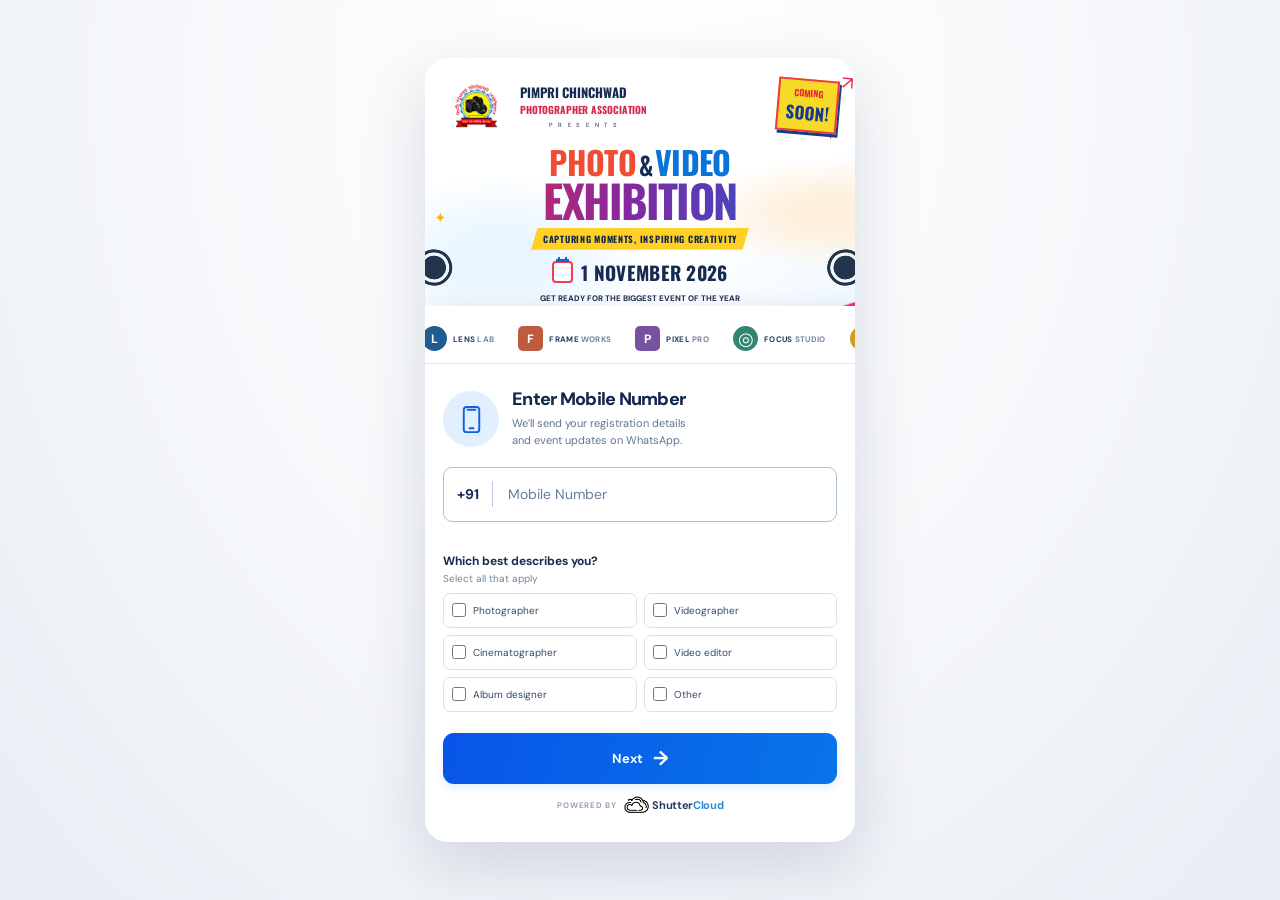
==== commit d4f0cc41: "fix: update association logo image path and add new logo file" ====
--- a/index.html
+++ b/index.html
@@ -19,7 +19,7 @@
         <div class="poster-topline">
           <img
             class="association-mark"
-            src="logos/Logo%20pcmc.png"
+            src="logos/Logo_pcmc1.png"
             alt="Pimpri Chinchwad Photographer Association logo"
           />
           <div class="association-name">
@@ -118,7 +118,7 @@
         <div class="powered-by" aria-label="Powered by ShutterCloud">
           <span class="powered-label">POWERED BY</span>
           <span class="shuttercloud-brand">
-            <img src="/logos/shuttercloud-logo.png" alt="" />
+            <img src="./logos/shuttercloud-logo.png" alt="" />
             <b>Shutter<span>Cloud</span></b>
           </span>
         </div>
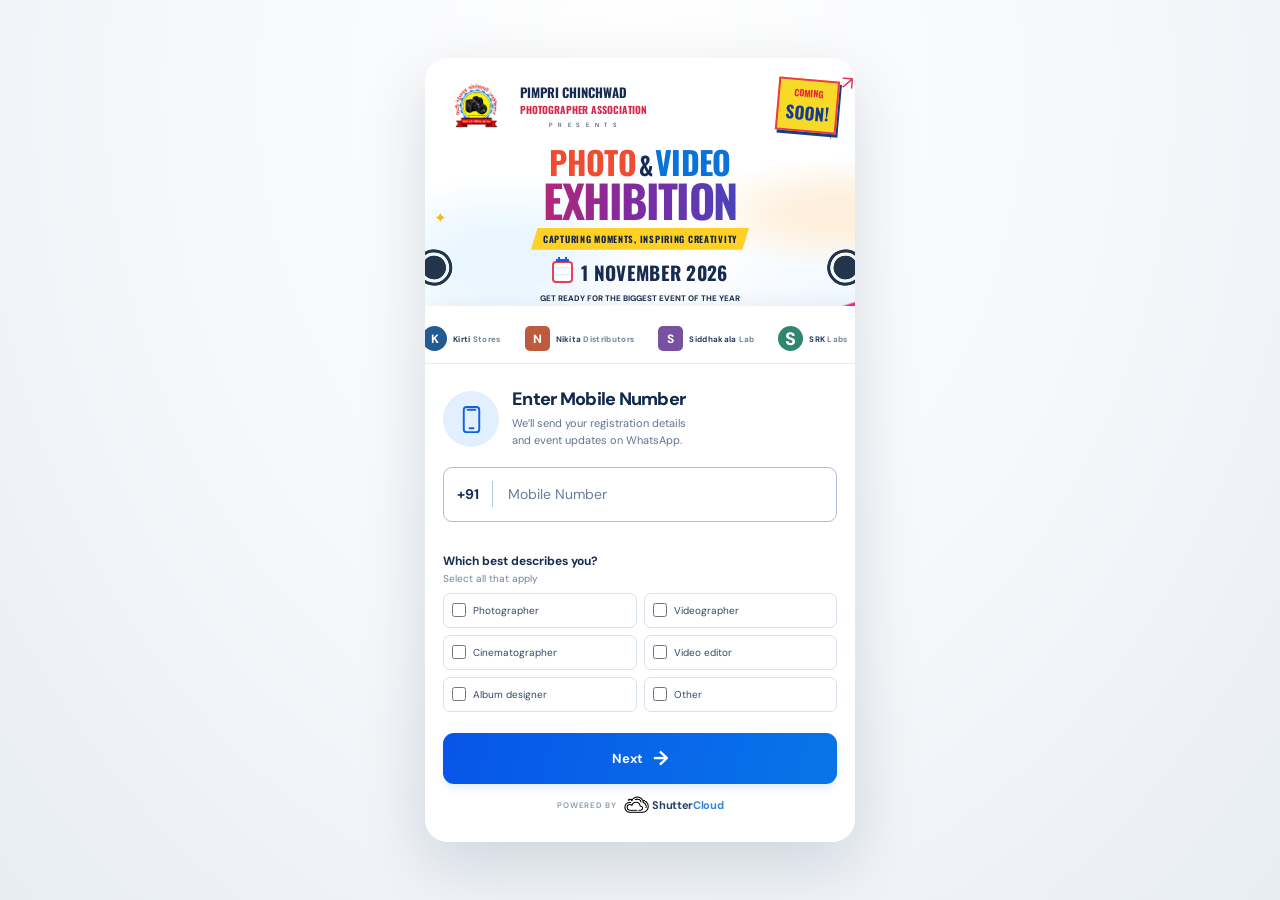
==== commit b80db4de: "feat: update event poster image and modify stall logos for branding consistency" ====
--- a/index.html
+++ b/index.html
@@ -55,7 +55,7 @@
         />
         <img
           class="event-poster-image"
-          src="images/PCPA 2.png"
+          src="images/PCPA_Lucky_Draw_Poster.jpeg"
           alt="Photo Mini Expo poster with guest mentors and event details"
         />
       </header>
@@ -67,46 +67,54 @@
             <div class="stall-track">
               <div class="stall-set">
                 <span class="stall-logo"
-                  ><i class="logo-mark mark-lens">L</i
-                  ><b>LENS<span>LAB</span></b></span
+                  ><i class="logo-mark mark-lens">K</i
+                  ><b>Kirti<span>Stores</span></b></span
                 >
                 <span class="stall-logo"
-                  ><i class="logo-mark mark-frame">F</i
-                  ><b>FRAME<span>WORKS</span></b></span
+                  ><i class="logo-mark mark-frame">N</i
+                  ><b>Nikita<span>Distributors</span></b></span
                 >
                 <span class="stall-logo"
-                  ><i class="logo-mark mark-pixel">P</i
-                  ><b>PIXEL<span>PRO</span></b></span
+                  ><i class="logo-mark mark-pixel">S</i
+                  ><b>Siddhakala<span>Lab</span></b></span
                 >
                 <span class="stall-logo"
-                  ><i class="logo-mark mark-focus">◎</i
-                  ><b>FOCUS<span>STUDIO</span></b></span
+                  ><i class="logo-mark mark-focus">S</i
+                  ><b>SRK<span>Labs</span></b></span
                 >
                 <span class="stall-logo"
-                  ><i class="logo-mark mark-shutter">S</i
-                  ><b>SHUTTER<span>HOUSE</span></b></span
+                  ><i class="logo-mark mark-shutter">N</i
+                  ><b>Nikon<span>India</span></b></span
+                >
+                <span class="stall-logo"
+                  ><i class="logo-mark mark-shutter">C</i
+                  ><b>Canon<span>India</span></b></span
                 >
               </div>
               <div class="stall-set" aria-hidden="true">
                 <span class="stall-logo"
-                  ><i class="logo-mark mark-lens">L</i
-                  ><b>LENS<span>LAB</span></b></span
+                  ><i class="logo-mark mark-lens">K</i
+                  ><b>Kirti<span>Stores</span></b></span
                 >
                 <span class="stall-logo"
-                  ><i class="logo-mark mark-frame">F</i
-                  ><b>FRAME<span>WORKS</span></b></span
+                  ><i class="logo-mark mark-frame">N</i
+                  ><b>Nikita<span>Distributors</span></b></span
                 >
                 <span class="stall-logo"
-                  ><i class="logo-mark mark-pixel">P</i
-                  ><b>PIXEL<span>PRO</span></b></span
+                  ><i class="logo-mark mark-pixel">S</i
+                  ><b>Siddhakala<span>Lab</span></b></span
                 >
                 <span class="stall-logo"
-                  ><i class="logo-mark mark-focus">◎</i
-                  ><b>FOCUS<span>STUDIO</span></b></span
+                  ><i class="logo-mark mark-focus">S</i
+                  ><b>SRK<span>Labs</span></b></span
                 >
                 <span class="stall-logo"
-                  ><i class="logo-mark mark-shutter">S</i
-                  ><b>SHUTTER<span>HOUSE</span></b></span
+                  ><i class="logo-mark mark-shutter">N</i
+                  ><b>Nikon<span>India</span></b></span
+                >
+                <span class="stall-logo"
+                  ><i class="logo-mark mark-shutter">C</i
+                  ><b>Canon<span>India</span></b></span
                 >
               </div>
             </div>
--- a/styles.css
+++ b/styles.css
@@ -1,1504 +1,5 @@
-:root {
-  font-family: "DM Sans", sans-serif;
-  color: #10264b;
-  background: #eef2f7;
-  font-synthesis: none;
-  text-rendering: optimizeLegibility;
-  -webkit-font-smoothing: antialiased;
-  --navy: #10264b;
-  --blue: #0860ed;
-  --soft-blue: #edf4ff;
-  --line: #cfdbeb;
-}
-* {
-  box-sizing: border-box;
-}
-body {
-  margin: 0;
-  min-width: 320px;
-  min-height: 100vh;
-  padding: 0 16px;
-  display: grid;
-  place-items: center;
-  background: radial-gradient(
-    ellipse at 50% 10%,
-    #fff 0,
-    #f5f7fa 55%,
-    #e8edf4 100%
-  );
-}
-button,
-input,
-textarea {
-  font: inherit;
-}
-.app-shell {
-  width: min(100%, 430px);
-  min-height: min(900px, calc(100vh - 68px));
-  background: #fff;
-  border: 0;
-  border-radius: 23px;
-  overflow: hidden;
-  box-shadow: 0 22px 65px #0b234426;
-  display: flex;
-  flex-direction: column;
-}
-.status-bar {
-  height: 38px;
-  flex: none;
-  background: linear-gradient(110deg, #0d2546, #17365e);
-  color: #fff;
-  display: flex;
-  align-items: center;
-  justify-content: space-between;
-  padding: 0 20px;
-  font-size: 14px;
-  font-weight: 700;
-}
-.status-icons {
-  width: 54px;
-  height: 17px;
-  display: block;
-}
-.status-icons svg {
-  height: 100%;
-  width: 100%;
-  fill: #fff;
-}
-.event-poster {
-  height: 285px;
-  flex: none;
-  position: relative;
-  overflow: hidden;
-  padding: 16px 17px 14px;
-  background:
-    radial-gradient(ellipse at 18% 78%, #e9f6ff 0 9%, transparent 30%),
-    radial-gradient(ellipse at 95% 60%, #fef0dc 0 7%, transparent 25%),
-    linear-gradient(145deg, #fff 0%, #fff 68%, #eef7ff 100%);
-  border-bottom: 1px solid #dbe4ee;
-}
-.event-poster:before,
-.event-poster:after {
-  content: "";
-  position: absolute;
-  z-index: 0;
-  pointer-events: none;
-}
-.event-poster:before {
-  width: 210px;
-  height: 145px;
-  left: -95px;
-  bottom: -65px;
-  transform: rotate(22deg);
-  background: linear-gradient(
-    15deg,
-    #078de1 0 15%,
-    #b22d9c 16% 27%,
-    #ffcb21 28% 40%,
-    transparent 41%
-  );
-  filter: blur(1px);
-  opacity: 0.9;
-}
-.event-poster:after {
-  width: 175px;
-  height: 155px;
-  right: -120px;
-  bottom: -53px;
-  transform: rotate(-28deg);
-  background: linear-gradient(
-    10deg,
-    #08b9d3 0 19%,
-    #1266dc 20% 39%,
-    #fa2584 40% 50%,
-    transparent 51%
-  );
-}
-.poster-topline {
-  height: 62px;
-  display: flex;
-  align-items: center;
-  gap: 8px;
-  position: relative;
-  z-index: 2;
-}
-.association-mark {
-  width: 70px;
-  height: 60px;
-  flex: none;
-  object-fit: contain;
-}
-.association-name {
-  display: flex;
-  flex-direction: column;
-  line-height: 1.15;
-}
-.association-name strong {
-  font:
-    700 13px "Oswald",
-    sans-serif;
-  color: #172b52;
-  white-space: nowrap;
-}
-.association-name span {
-  font:
-    700 10px "Oswald",
-    sans-serif;
-  color: #d52749;
-  white-space: nowrap;
-}
-.association-name small {
-  font-size: 6px;
-  letter-spacing: 0.3em;
-  text-align: center;
-  margin-top: 5px;
-  color: #192d4e;
-}
-.coming-soon {
-  margin-left: auto;
-  position: relative;
-  padding: 5px 7px;
-  background: #f7d928;
-  border: 2px solid #ed3847;
-  transform: rotate(5deg);
-  box-shadow: 2px 3px 0 #153d87;
-  display: flex;
-  flex-direction: column;
-  text-align: center;
-  color: #e62936;
-  line-height: 0.95;
-}
-.coming-soon small {
-  font:
-    700 9px "Oswald",
-    sans-serif;
-}
-.coming-soon strong {
-  font:
-    700 17px "Oswald",
-    sans-serif;
-  color: #143a91;
-}
-.coming-soon span {
-  position: absolute;
-  font-size: 19px;
-  right: -15px;
-  top: -10px;
-  color: #e52e4a;
-}
-.poster-headline {
-  position: relative;
-  z-index: 1;
-  display: flex;
-  align-items: baseline;
-  justify-content: center;
-  flex-wrap: wrap;
-  line-height: 0.98;
-  margin: 10px 0 5px;
-  font-family: "Oswald", sans-serif;
-  font-weight: 700;
-  letter-spacing: -0.045em;
-}
-.headline-photo,
-.headline-video {
-  font-size: 32px;
-}
-.headline-photo {
-  color: #f04c31;
-}
-.headline-amp {
-  font-size: 25px;
-  color: #132c57;
-  margin: 0 3px;
-}
-.headline-video {
-  color: #0873d8;
-}
-.poster-headline > strong {
-  flex-basis: 100%;
-  text-align: center;
-  font:
-    700 45px/0.98 "Oswald",
-    sans-serif;
-  letter-spacing: -0.035em;
-  background: linear-gradient(90deg, #ec2549, #812aa1 48%, #165bd3);
-  color: transparent;
-  background-clip: text;
-  -webkit-background-clip: text;
-}
-.poster-ribbon {
-  position: relative;
-  z-index: 2;
-  margin: 6px auto 8px;
-  background: #ffd127;
-  color: #13264a;
-  width: max-content;
-  max-width: 100%;
-  padding: 4px 12px;
-  font:
-    700 9px "Oswald",
-    sans-serif;
-  letter-spacing: 0.08em;
-  clip-path: polygon(3% 0, 100% 0, 97% 100%, 0 100%);
-}
-.poster-date {
-  position: relative;
-  z-index: 1;
-  display: flex;
-  justify-content: center;
-  align-items: center;
-  gap: 8px;
-  margin-top: 8px;
-  color: #172b50;
-}
-.poster-date strong {
-  font:
-    700 19px "Oswald",
-    sans-serif;
-  letter-spacing: 0.015em;
-}
-.calendar-icon {
-  width: 21px;
-  height: 22px;
-  border: 2px solid #ed3f54;
-  border-radius: 4px;
-  position: relative;
-  background: repeating-linear-gradient(0deg, #fff 0 5px, #e6edfc 6px 7px);
-}
-.calendar-icon:before {
-  content: "";
-  position: absolute;
-  left: 2px;
-  right: 2px;
-  top: -4px;
-  border-top: 3px solid #1462d8;
-}
-.calendar-icon b,
-.calendar-icon i {
-  position: absolute;
-  width: 2px;
-  height: 5px;
-  top: -6px;
-  background: #1462d8;
-}
-.calendar-icon b {
-  left: 4px;
-}
-.calendar-icon i {
-  right: 4px;
-}
-.poster-caption {
-  position: relative;
-  z-index: 1;
-  text-align: center;
-  margin: 7px 0 0;
-  font-size: 8px;
-  line-height: 1.45;
-  font-weight: 700;
-  color: #182c4e;
-}
-.poster-caption b {
-  color: #e62c4e;
-}
-.camera {
-  position: absolute;
-  z-index: 1;
-  color: #162942;
-  text-shadow: 0 0 0 #000;
-  font-size: 47px;
-  bottom: 22px;
-  opacity: 0.94;
-}
-.camera-left {
-  left: -13px;
-  transform: rotate(-20deg);
-}
-.camera-right {
-  right: -12px;
-  transform: rotate(20deg);
-}
-.poster-spark {
-  position: absolute;
-  color: #ec2c48;
-  z-index: 1;
-}
-.spark-one {
-  right: 16px;
-  top: 62px;
-  font-size: 20px;
-}
-.spark-two {
-  left: 9px;
-  top: 150px;
-  color: #f8b51a;
-  font-size: 15px;
-}
-.registration-card {
-  position: relative;
-  z-index: 2;
-  flex: 1;
-  background: #fff;
-  border-radius: 0px 0px 0 0;
-  margin-top: -12px;
-  padding: 20px 21px 22px;
-  box-shadow: 0 -5px 16px #10264b0c;
-  display: flex;
-  flex-direction: column;
-}
-.stepper {
-  display: flex;
-  align-items: flex-start;
-  justify-content: center;
-  margin: 0 -2px 24px;
-}
-.stepper-step {
-  display: flex;
-  flex-direction: column;
-  align-items: center;
-  gap: 7px;
-  min-width: 78px;
-  color: #405776;
-  font-size: 10px;
-  white-space: nowrap;
-  position: relative;
-}
-.step-circle {
-  width: 35px;
-  height: 35px;
-  border: 1px solid #d7e0ed;
-  border-radius: 50%;
-  background: #f0f3f7;
-  color: #39516f;
-  display: grid;
-  place-items: center;
-  font-size: 14px;
-  font-weight: 600;
-  z-index: 1;
-  transition: 0.2s;
-}
-.stepper-step.current,
-.stepper-step.completed {
-  color: #064bb9;
-}
-.stepper-step.current .step-circle,
-.stepper-step.completed .step-circle {
-  background: linear-gradient(145deg, #137af8, #0751dd);
-  border-color: #1466e9;
-  box-shadow: 0 2px 5px #075ad533;
-  color: #fff;
-}
-.stepper-step.completed .step-circle {
-  font-size: 0;
-}
-.stepper-step.completed .step-circle:after {
-  content: "✓";
-  font-size: 18px;
-}
-.step-line {
-  height: 1px;
-  background: #d7e2f2;
-  flex: 1;
-  max-width: 44px;
-  margin-top: 17px;
-}
-form {
-  flex: 1;
-  display: flex;
-  flex-direction: column;
-}
-.step {
-  width: 100%;
-  animation: appear 0.25s ease;
-}
-@keyframes appear {
-  from {
-    opacity: 0;
-    transform: translateY(5px);
-  }
-  to {
-    opacity: 1;
-    transform: translateY(0);
-  }
-}
-.section-icon {
-  width: 56px;
-  height: 56px;
-  border-radius: 50%;
-  display: grid;
-  place-items: center;
-  background: #e2efff;
-  color: #1261df;
-  margin: 7px 0 10px;
-}
-.section-icon svg {
-  width: 31px;
-  height: 31px;
-  fill: none;
-  stroke: currentColor;
-  stroke-width: 2;
-  stroke-linecap: round;
-  stroke-linejoin: round;
-}
-.step h1 {
-  font-size: 21px;
-  line-height: 1.2;
-  letter-spacing: -0.04em;
-  margin: 0 0 4px;
-  color: #12294e;
-  font-weight: 800;
-}
-.step-description {
-  color: #607491;
-  font-size: 13px;
-  line-height: 1.55;
-  margin: 0 0 21px;
-}
-.phone-field,
-.icon-input {
-  width: 100%;
-  border: 1px solid #c8d7e9;
-  border-radius: 8px;
-  background: #fff;
-  display: flex;
-  align-items: center;
-  transition:
-    border-color 0.18s,
-    box-shadow 0.18s;
-}
-.phone-field {
-  height: 51px;
-  padding: 0 13px;
-}
-.phone-field:focus-within,
-.icon-input:focus-within {
-  outline: 0;
-  border-color: #3b82ef;
-  box-shadow: 0 0 0 3px #eaf2ff;
-}
-.country-code {
-  font-size: 14px;
-  font-weight: 700;
-  color: #152c50;
-}
-.field-divider {
-  height: 26px;
-  width: 1px;
-  background: #d2ddeb;
-  margin: 0 13px;
-}
-.phone-field input,
-.icon-input input,
-.icon-input textarea {
-  border: 0;
-  outline: 0;
-  background: transparent;
-  min-width: 0;
-  width: 100%;
-  color: #172e52;
-  font-size: 13px;
-}
-.phone-field input::placeholder,
-.icon-input input::placeholder,
-.icon-input textarea::placeholder {
-  color: #8295b0;
-}
-.field-error {
-  display: block;
-  min-height: 14px;
-  font-size: 10px;
-  color: #cc4051;
-  margin-top: 3px;
-}
-.phone-field.invalid,
-.icon-input.invalid {
-  border-color: #d74758;
-}
-.primary-button {
-  height: 51px;
-  width: 100%;
-  border: 0;
-  border-radius: 11px;
-  padding: 0 17px;
-  background: linear-gradient(105deg, #0755e8, #0875e8);
-  box-shadow: 0 4px 9px #075ce51c;
-  color: #fff;
-  display: flex;
-  align-items: center;
-  justify-content: center;
-  gap: 10px;
-  font-size: 13px;
-  font-weight: 700;
-  cursor: pointer;
-  transition:
-    filter 0.18s,
-    transform 0.18s;
-}
-.primary-button span {
-  font-size: 20px;
-  line-height: 1;
-}
-.primary-button:hover {
-  filter: brightness(0.95);
-  transform: translateY(-1px);
-}
-.privacy-box {
-  margin-top: 21px;
-  min-height: 59px;
-  background: #eff5ff;
-  border-radius: 10px;
-  padding: 10px 13px;
-  display: flex;
-  align-items: center;
-  gap: 12px;
-  color: #233b61;
-  font-size: 10px;
-  line-height: 1.6;
-}
-.privacy-box svg {
-  width: 22px;
-  height: 22px;
-  flex: none;
-  fill: none;
-  stroke: #075fe8;
-  stroke-width: 2;
-  stroke-linecap: round;
-  stroke-linejoin: round;
-}
-.details-step .section-icon {
-  margin-top: 0;
-  margin-bottom: 8px;
-}
-.details-step .step-description {
-  margin-bottom: 14px;
-}
-.input-group {
-  margin-bottom: 9px;
-}
-.input-group label {
-  display: block;
-  font-weight: 700;
-  font-size: 11px;
-  margin: 0 0 5px;
-  color: #172d51;
-}
-.input-group label b {
-  color: #e04b53;
-}
-.icon-input {
-  min-height: 41px;
-  padding: 0 10px;
-  gap: 10px;
-}
-.icon-input svg {
-  width: 16px;
-  height: 16px;
-  flex: none;
-  fill: none;
-  stroke: #17365f;
-  stroke-width: 1.7;
-  stroke-linecap: round;
-  stroke-linejoin: round;
-}
-.icon-input input {
-  height: 39px;
-  font-size: 11px;
-}
-.textarea-wrap {
-  align-items: flex-start;
-  padding-top: 8px;
-  min-height: 54px;
-}
-.textarea-wrap svg {
-  margin-top: 2px;
-}
-.icon-input textarea {
-  resize: none;
-  font-size: 11px;
-  line-height: 1.4;
-  min-height: 40px;
-  padding-top: 1px;
-}
-.input-group .field-error {
-  min-height: 0;
-  margin: 0;
-}
-.next-button {
-  margin-top: 2px;
-}
-.back-button {
-  height: 42px;
-  width: 100%;
-  border: 1px solid #1671ef;
-  background: white;
-  color: #075ce5;
-  border-radius: 11px;
-  margin-top: 7px;
-  font-size: 13px;
-  font-weight: 700;
-  cursor: pointer;
-}
-.back-button span {
-  font-size: 17px;
-  margin-right: 6px;
-}
-.completion-step {
-  text-align: center;
-  padding-top: 8px;
-}
-.success-icon {
-  width: 86px;
-  height: 86px;
-  border: 12px solid #d7f8e5;
-  background: #07aa70;
-  color: #fff;
-  border-radius: 50%;
-  margin: 9px auto 22px;
-  display: grid;
-  place-items: center;
-  box-shadow: 0 0 0 1px #cff2dd;
-}
-.success-icon svg {
-  width: 49px;
-  height: 49px;
-  fill: none;
-  stroke: currentColor;
-  stroke-width: 3.2;
-  stroke-linecap: round;
-  stroke-linejoin: round;
-}
-.completion-step h1 {
-  font-size: 25px;
-  line-height: 1.12;
-  margin-bottom: 19px;
-}
-.completion-copy {
-  font-size: 13px;
-  line-height: 1.45;
-  color: #405a7e;
-  margin: 0 auto 24px;
-}
-.event-info {
-  display: flex;
-  text-align: left;
-  align-items: flex-start;
-  gap: 12px;
-  padding: 15px 13px;
-  background: #eff5ff;
-  border-radius: 11px;
-  color: #1a3764;
-  margin-bottom: 19px;
-}
-.event-info > svg {
-  width: 30px;
-  height: 30px;
-  flex: none;
-  fill: none;
-  stroke: #0860e9;
-  stroke-width: 1.8;
-  stroke-linecap: round;
-  stroke-linejoin: round;
-}
-.event-info span,
-.event-info strong,
-.event-info small {
-  display: block;
-}
-.event-info span {
-  font-size: 12px;
-  color: #354d72;
-}
-.event-info strong {
-  font-size: 14px;
-  margin: 3px 0 8px;
-  color: #122a50;
-}
-.event-info small {
-  font-size: 10px;
-  line-height: 1.45;
-  color: #425879;
-}
-.event-button {
-  font-size: 12px;
-}
-.social-row {
-  display: flex;
-  align-items: center;
-  gap: 10px;
-  margin: 20px 0 12px;
-}
-.social-row span {
-  height: 1px;
-  background: #d0d9e5;
-  flex: 1;
-}
-.social-row p {
-  font-size: 11px;
-  color: #304a70;
-  margin: 0;
-  white-space: nowrap;
-}
-.social-icons {
-  display: flex;
-  justify-content: center;
-  gap: 13px;
-}
-.social-icons span {
-  width: 28px;
-  height: 28px;
-  border-radius: 50%;
-  display: grid;
-  place-items: center;
-  background: #193762;
-  color: #fff;
-  font-size: 16px;
-  font-weight: 700;
-}
-.app-footer {
-  height: 81px;
-  flex: none;
-  position: relative;
-  background: linear-gradient(115deg, #0c2a55, #123a78);
-  color: #f4f7ff;
-  margin-top: auto;
-  padding: 37px 10px 12px;
-  display: flex;
-  flex-direction: column;
-  justify-content: flex-end;
-}
-.app-footer nav {
-  display: flex;
-  justify-content: center;
-  align-items: center;
-  gap: 8px;
-  position: relative;
-  z-index: 2;
-  font-size: 10px;
-  white-space: nowrap;
-}
-.app-footer nav b {
-  font-size: 9px;
-  color: #afc0dc;
-  font-weight: 400;
-}
-.footer-waves {
-  position: absolute;
-  inset: -32px 0 auto;
-  height: 57px;
-  overflow: hidden;
-}
-.footer-waves i {
-  position: absolute;
-  left: -5%;
-  width: 112%;
-  height: 55px;
-  top: 15px;
-  border-radius: 50% 50% 0 0/70% 70% 0 0;
-  transform: rotate(-2deg);
-}
-.footer-waves i:nth-child(1) {
-  background: #0872dc;
-  top: 18px;
-}
-.footer-waves i:nth-child(2) {
-  background: #edcf23;
-  top: 24px;
-  transform: rotate(3deg);
-}
-.footer-waves i:nth-child(3) {
-  background: #d72b8e;
-  top: 30px;
-  transform: rotate(-3deg);
-}
-.footer-waves i:nth-child(4) {
-  background: #1254ad;
-  top: 37px;
-  transform: rotate(1deg);
-}
-.home-indicator {
-  position: absolute;
-  bottom: 5px;
-  left: 50%;
-  transform: translateX(-50%);
-  width: 108px;
-  height: 4px;
-  border-radius: 4px;
-  background: #fff;
-}
-.sr-only {
-  position: absolute;
-  width: 1px;
-  height: 1px;
-  padding: 0;
-  margin: -1px;
-  overflow: hidden;
-  clip: rect(0, 0, 0, 0);
-  white-space: nowrap;
-  border: 0;
-}
-[hidden] {
-  display: none !important;
-}
-@media (min-width: 700px) {
-  .app-shell {
-    min-height: 0;
-    height: 100vh;
-    max-height: none;
-  }
-  .event-poster {
-    height: 285px;
-  }
-  .registration-card {
-    padding: 20px 24px 22px;
-  }
-}
-@media (max-width: 480px) {
-  body {
-    display: block;
-    height: auto;
-    min-height: 100dvh;
-    padding: 0;
-    overflow-x: hidden;
-    overflow-y: auto;
-    background: #fff;
-  }
-  .app-shell {
-    width: 100%;
-    min-height: 100dvh;
-    height: auto;
-    max-height: none;
-    border: 0;
-    border-radius: 0;
-    box-shadow: none;
-  }
-  .status-bar {
-    height: 33px;
-  }
-  .event-poster {
-    height: 272px;
-    padding-top: 12px;
-  }
-  .registration-card {
-    padding: 17px 21px 19px;
-  }
-  .app-footer {
-    height: 77px;
-  }
-}
-@media (max-height: 790px) and (min-width: 481px) {
-  body {
-    padding: 0 10px;
-  }
-  .app-shell {
-    height: 100vh;
-    min-height: 0;
-  }
-  .event-poster {
-    height: 250px;
-  }
-  .registration-card {
-    padding-top: 15px;
-  }
-  .stepper {
-    margin-bottom: 15px;
-  }
-  .completion-step {
-    padding-top: 0;
-  }
-  .success-icon {
-    width: 70px;
-    height: 70px;
-    margin-bottom: 14px;
-  }
-  .completion-step h1 {
-    margin-bottom: 12px;
-  }
-  .completion-copy {
-    margin-bottom: 15px;
-  }
-  .event-info {
-    margin-bottom: 13px;
-  }
-  .app-footer {
-    height: 70px;
-  }
-}
-
-/* Shared page and form styling */
-.app-shell {
-  height: auto;
-  max-height: none;
-}
-.app-shell:not(.pass-visible) .event-poster {
-  height: 260px;
-}
-.registration-card {
-  padding: 14px 18px 16px;
-}
-.phone-intro {
-  margin-bottom: 12px;
-}
-.role-fieldset {
-  margin-top: 9px;
-}
-.role-options {
-  gap: 6px;
-}
-.privacy-box {
-  margin-top: 14px;
-}
-.phone-field {
-  height: 55px;
-  border-color: #aebfd4;
-  border-radius: 9px;
-}
-.phone-field input {
-  font-size: 14px;
-}
-.field-divider {
-  background: #b9c8da;
-}
-.input-group {
-  margin-bottom: 15px;
-}
-.input-group label {
-  margin-bottom: 7px;
-  color: #102c54;
-  font-size: 12px;
-}
-.icon-input {
-  min-height: 47px;
-  border-color: #aebfd4;
-  border-radius: 8px;
-}
-.icon-input input {
-  height: 45px;
-  font-size: 12px;
-}
-.icon-input textarea {
-  min-height: 55px;
-  font-size: 12px;
-}
-.icon-input input::placeholder,
-.icon-input textarea::placeholder,
-.phone-field input::placeholder {
-  color: #687e9c;
-}
-.role-option {
-  min-height: 39px;
-  border-color: #b7c7da;
-  font-size: 11px;
-}
-.role-option input {
-  width: 16px;
-  height: 16px;
-}
-
-.event-poster-image {
-  display: none;
-}
-.app-shell.pass-visible .event-poster {
-  height: auto;
-  min-height: 0;
-  padding: 0;
-  overflow: hidden;
-  background: #fff;
-}
-.app-shell.pass-visible .event-poster::before,
-.app-shell.pass-visible .event-poster::after {
-  content: none;
-}
-.app-shell.pass-visible .poster-topline,
-.app-shell.pass-visible .poster-headline,
-.app-shell.pass-visible .poster-ribbon,
-.app-shell.pass-visible .poster-date,
-.app-shell.pass-visible .poster-caption,
-.app-shell.pass-visible .camera,
-.app-shell.pass-visible .poster-spark {
-  display: none;
-}
-.app-shell.pass-visible .event-poster-image {
-  display: block;
-  width: 100%;
-  height: auto;
-}
-.completion-step {
-  text-align: center;
-}
-.pass-success-mark {
-  width: 40px;
-  height: 40px;
-  display: inline-grid;
-  place-items: center;
-  margin: 0 8px 10px 0;
-  vertical-align: middle;
-  border-radius: 50%;
-  background: #e3f8ec;
-  color: #0a9c68;
-  font-size: 23px;
-  font-weight: 700;
-}
-.completion-step h1 {
-  display: inline-block;
-  margin: 0 0 10px;
-  font-size: 21px;
-  vertical-align: middle;
-}
-.completion-step .completion-copy {
-  margin: 0 auto 12px;
-  color: #607491;
-  font-size: 11px;
-  line-height: 1.45;
-}
-.entry-pass {
-  overflow: hidden;
-  border: 1px solid #d8e3ef;
-  border-radius: 10px;
-  background: #fff;
-  text-align: left;
-  box-shadow: 0 5px 16px #17365e0d;
-}
-.entry-pass-heading {
-  display: flex;
-  flex-direction: column;
-  gap: 4px;
-  padding: 10px 12px;
-  background: #102c54;
-  color: #fff;
-}
-.pass-kicker {
-  font-size: 7px;
-  letter-spacing: 0.08em;
-  opacity: 0.75;
-}
-.entry-pass-heading strong {
-  font-size: 11px;
-  letter-spacing: 0.04em;
-}
-.entry-pass-body {
-  display: flex;
-  align-items: center;
-  gap: 13px;
-  padding: 11px 12px 8px;
-}
-.pass-qr-frame {
-  width: 108px;
-  flex: 0 0 108px;
-  display: flex;
-  flex-direction: column;
-  align-items: center;
-  gap: 2px;
-  padding: 4px;
-  border: 1px solid #e5ebf2;
-  border-radius: 5px;
-  background: white;
-}
-.pass-qr-code {
-  color: #102c54;
-  font-size: 11px;
-  line-height: 1;
-  letter-spacing: 0.12em;
-}
-.pass-qr-frame img {
-  display: block;
-  width: 100%;
-  height: auto;
-  aspect-ratio: 1;
-}
-.pass-information {
-  min-width: 0;
-  display: flex;
-  flex-direction: column;
-  align-items: flex-start;
-}
-.pass-powered-by {
-  margin: 0;
-  padding: 7px 8px;
-  border-top: 1px solid #e5ebf2;
-}
-.pass-field-label {
-  color: #8291a5;
-  font-size: 7px;
-  font-weight: 700;
-  letter-spacing: 0.12em;
-}
-.pass-code {
-  margin-top: 3px;
-  color: #102c54;
-  font-size: 14px;
-  letter-spacing: 0.04em;
-}
-.attendee-label {
-  margin-top: 12px;
-}
-.pass-attendee {
-  overflow-wrap: anywhere;
-  margin-top: 3px;
-  color: #263c5d;
-  font-size: 11px;
-}
-.pass-phone {
-  margin-top: 3px;
-  color: #263c5d;
-  font-size: 10px;
-}
-.pass-date {
-  margin-top: 8px;
-  color: #4d6687;
-  font-size: 9px;
-}
-.pass-instruction {
-  margin: 0;
-  padding: 8px 10px;
-  border-top: 1px dashed #d8e3ef;
-  color: #627792;
-  text-align: center;
-  font-size: 9px;
-}
-.completion-footnote {
-  margin: 9px 0 0;
-  color: #8392a5;
-  font-size: 9px;
-}
-.pass-download-button {
-  margin-top: 10px;
-  height: 43px;
-  font-size: 11px;
-}
-.pass-contacts {
-  margin-top: 12px;
-  padding: 12px 13px;
-  border: 1px solid #dce6f2;
-  border-radius: 9px;
-  background: #edf4fd;
-  text-align: left;
-}
-.pass-contacts h2 {
-  margin: 0 0 9px;
-  color: #102c54;
-  font-size: 11px;
-  letter-spacing: 0.1em;
-}
-.pass-contacts-grid {
-  display: grid;
-  grid-template-columns: 1fr 1fr;
-  gap: 10px 12px;
-}
-.pass-contacts-grid p {
-  display: flex;
-  flex-direction: column;
-  gap: 2px;
-  margin: 0;
-  color: #203b5f;
-  font-size: 11px;
-  line-height: 1.3;
-}
-.pass-contacts-grid strong {
-  font-size: 11px;
-}
-.pass-contacts-grid span {
-  color: #344f72;
-  font-size: 10px;
-  font-weight: 600;
-}
-.pass-download-button {
-  margin-top: 10px;
-  height: 43px;
-  font-size: 11px;
-}
-@media print {
-  @page {
-    margin: 14mm;
-  }
-  body {
-    display: block;
-    min-height: 0;
-    padding: 0;
-    background: #fff;
-  }
-  .app-shell {
-    width: 100%;
-    height: auto;
-    min-height: 0;
-    max-height: none;
-    overflow: visible;
-    border: 0;
-    border-radius: 0;
-    box-shadow: none;
-  }
-  .event-poster,
-  .step:not(.completion-step),
-  .powered-by,
-  .app-footer,
-  .pass-download-button,
-  .completion-footnote {
-    display: none !important;
-  }
-  .registration-card {
-    display: block;
-    margin: 0;
-    padding: 0;
-    border-radius: 0;
-    box-shadow: none;
-  }
-  .completion-step,
-  .completion-step[hidden] {
-    display: block !important;
-    width: 100%;
-    max-width: 430px;
-    margin: 0 auto;
-    padding: 0;
-  }
-  .entry-pass {
-    border: 1px solid #aab8c9;
-    box-shadow: none;
-    break-inside: avoid;
-  }
-  .pass-qr-frame {
-    width: 145px;
-    height: 145px;
-    flex-basis: 145px;
-  }
-  .entry-pass-heading {
-    print-color-adjust: exact;
-    -webkit-print-color-adjust: exact;
-  }
-}
-.powered-by {
-  display: flex;
-  align-items: center;
-  justify-content: center;
-  gap: 7px;
-  margin: auto 0 0;
-  padding-top: 12px;
-  padding-bottom: 12px;
-}
-.powered-label {
-  color: #8a9ab0;
-  font-size: 8px;
-  font-weight: 600;
-  letter-spacing: 0.12em;
-}
-.shuttercloud-brand {
-  display: inline-flex;
-  align-items: center;
-  gap: 3px;
-  color: #233d65;
-}
-.shuttercloud-brand img {
-  width: 25px;
-  height: 18px;
-  object-fit: contain;
-}
-.shuttercloud-brand b {
-  font-size: 11px;
-  font-weight: 700;
-  letter-spacing: -0.03em;
-}
-.shuttercloud-brand b span {
-  color: #3285df;
-}
-.stall-marquee {
-  margin: -3px -21px 18px;
-  padding: 0 0 12px;
-  border-bottom: 1px solid #e4ebf4;
-  overflow: hidden;
-}
-.stall-heading {
-  display: block;
-  margin: 0 21px 9px;
-  color: #71839b;
-  font-size: 8px;
-  font-weight: 700;
-  letter-spacing: 0.16em;
-}
-.stall-window {
-  overflow: hidden;
-}
-.stall-track {
-  display: flex;
-  width: max-content;
-  animation: stall-scroll 24s linear infinite;
-}
-.stall-marquee:hover .stall-track {
-  animation-play-state: paused;
-}
-.stall-set {
-  display: flex;
-  align-items: center;
-  gap: 24px;
-  padding-right: 24px;
-}
-.stall-logo {
-  display: inline-flex;
-  align-items: center;
-  gap: 6px;
-  color: #263c5d;
-  white-space: nowrap;
-}
-.logo-mark {
-  width: 25px;
-  height: 25px;
-  display: grid;
-  place-items: center;
-  border-radius: 50%;
-  color: white;
-  font-size: 12px;
-  font-style: normal;
-  font-weight: 800;
-}
-.stall-logo b {
-  font-size: 8px;
-  letter-spacing: 0.04em;
-}
-.stall-logo b span {
-  color: #7385a0;
-  margin-left: 2px;
-}
-.mark-lens {
-  background: #205c91;
-}
-.mark-frame {
-  background: #bd5b3e;
-  border-radius: 5px;
-}
-.mark-pixel {
-  background: #7652a1;
-  border-radius: 5px;
-}
-.mark-focus {
-  background: #30866e;
-  font-size: 18px;
-}
-.mark-shutter {
-  background: #d39b24;
-}
-@keyframes stall-scroll {
-  from {
-    transform: translateX(0);
-  }
-  to {
-    transform: translateX(-50%);
-  }
-}
-@media (prefers-reduced-motion: reduce) {
-  .stall-track {
-    animation: none;
-  }
-}
-.phone-intro {
-  display: flex;
-  align-items: center;
-  gap: 13px;
-  margin: 7px 0 18px;
-}
-.phone-intro .section-icon {
-  flex: 0 0 56px;
-  margin: 0;
-}
-.phone-intro-copy {
-  min-width: 0;
-}
-.phone-intro h1 {
-  margin: 0 0 4px;
-  font-size: 18px;
-}
-.phone-intro .step-description {
-  margin: 0;
-  font-size: 11px;
-}
-.details-intro {
-  display: flex;
-  align-items: center;
-  gap: 13px;
-  margin: 0 0 14px;
-}
-.details-intro .section-icon {
-  flex: 0 0 56px;
-  margin: 0;
-}
-.details-intro-copy {
-  min-width: 0;
-}
-.details-intro h1 {
-  margin: 0 0 4px;
-  font-size: 18px;
-}
-.details-intro .step-description {
-  margin: 0;
-  font-size: 11px;
-}
-.role-fieldset {
-  border: 0;
-  margin: 14px 0 4px;
-  padding: 0;
-}
-.role-fieldset legend {
-  padding: 0;
-  color: #172d51;
-  font-size: 12px;
-  font-weight: 700;
-}
-.role-fieldset > p {
-  margin: 3px 0 8px;
-  color: #71839b;
-  font-size: 10px;
-}
-.role-options {
-  display: grid;
-  grid-template-columns: 1fr 1fr;
-  gap: 7px;
-}
-.role-option {
-  min-height: 35px;
-  display: flex;
-  align-items: center;
-  gap: 7px;
-  padding: 6px 8px;
-  border: 1px solid #d7e1ee;
-  border-radius: 7px;
-  color: #304969;
-  font-size: 10px;
-  cursor: pointer;
-}
-.role-option:has(input:checked) {
-  border-color: #4383e8;
-  background: #eff5ff;
-  color: #0755c9;
-}
-.role-option input {
-  width: 14px;
-  height: 14px;
-  flex: none;
-  margin: 0;
-  accent-color: #0860ed;
-}
-@media (max-width: 480px) {
-  body {
-    display: block;
-    height: auto;
-    min-height: 100dvh;
-    overflow-x: hidden;
-    overflow-y: auto;
-  }
-  .app-shell {
-    height: auto;
-    min-height: 100dvh;
-    overflow: visible;
-  }
-  .registration-card {
-    flex: 1 1 auto;
-    min-height: auto;
-    overflow: visible;
-    padding: 14px 16px 18px;
-  }
-  .stepper {
-    margin-bottom: 14px;
-  }
-  .phone-intro,
-  .details-step .step-description {
-    margin-bottom: 10px;
-  }
-  .input-group {
-    margin-bottom: 10px;
-  }
-}
+@import url("css/base.css");
+@import url("css/registration.css");
+@import url("css/layout-overrides.css");
+@import url("css/pass.css");
+@import url("css/branding-and-fields.css");
